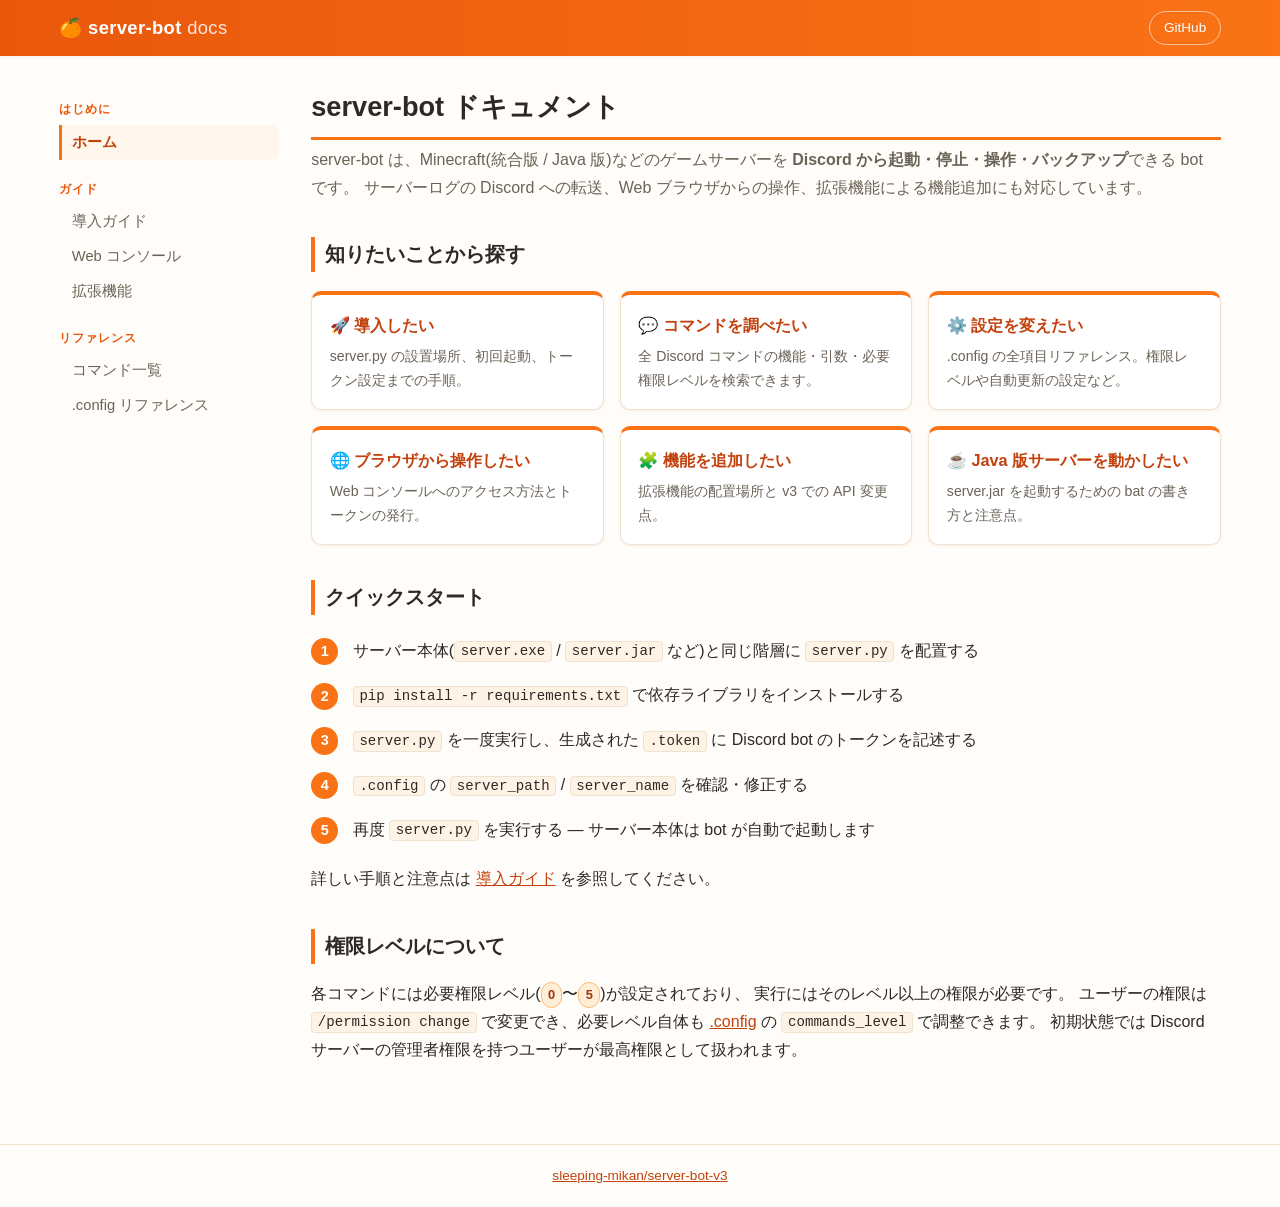
==== index.html @ f3edea4d "ドキュメントサイト初版 (useit.md を再構成) Co-Authored-By: Claude Fable 5 <noreply@anthropic.com>" ====
<!DOCTYPE html>
<html lang="ja">
<head>
<meta charset="utf-8">
<meta name="viewport" content="width=device-width, initial-scale=1">
<title>server-bot ドキュメント</title>
<meta name="description" content="Discord からゲームサーバーを管理する server-bot の公式ドキュメント">
<link rel="stylesheet" href="assets/style.css">
<link rel="icon" href="data:image/svg+xml,<svg xmlns='http://www.w3.org/2000/svg' viewBox='0 0 100 100'><text y='.9em' font-size='90'>🍊</text></svg>">
</head>
<body>

<header class="site-header">
  <div class="inner">
    <a class="logo" href="index.html">🍊 server-bot <span>docs</span></a>
    <a class="gh-link" href="https://github.com/sleeping-mikan/server-bot-v3" target="_blank" rel="noopener">GitHub</a>
  </div>
</header>

<div class="layout">
  <nav class="sidebar">
    <div class="group-title">はじめに</div>
    <a href="index.html" class="active">ホーム</a>
    <div class="group-title">ガイド</div>
    <a href="setup.html">導入ガイド</a>
    <a href="web.html">Web コンソール</a>
    <a href="extensions.html">拡張機能</a>
    <div class="group-title">リファレンス</div>
    <a href="commands.html">コマンド一覧</a>
    <a href="config.html">.config リファレンス</a>
  </nav>

  <main>
    <h1>server-bot ドキュメント</h1>
    <p class="lead">
      server-bot は、Minecraft(統合版 / Java 版)などのゲームサーバーを
      <strong>Discord から起動・停止・操作・バックアップ</strong>できる bot です。
      サーバーログの Discord への転送、Web ブラウザからの操作、拡張機能による機能追加にも対応しています。
    </p>

    <h2 id="find">知りたいことから探す</h2>
    <div class="card-grid">
      <a class="card" href="setup.html">
        <div class="card-title">🚀 導入したい</div>
        <div class="card-desc">server.py の設置場所、初回起動、トークン設定までの手順。</div>
      </a>
      <a class="card" href="commands.html">
        <div class="card-title">💬 コマンドを調べたい</div>
        <div class="card-desc">全 Discord コマンドの機能・引数・必要権限レベルを検索できます。</div>
      </a>
      <a class="card" href="config.html">
        <div class="card-title">⚙️ 設定を変えたい</div>
        <div class="card-desc">.config の全項目リファレンス。権限レベルや自動更新の設定など。</div>
      </a>
      <a class="card" href="web.html">
        <div class="card-title">🌐 ブラウザから操作したい</div>
        <div class="card-desc">Web コンソールへのアクセス方法とトークンの発行。</div>
      </a>
      <a class="card" href="extensions.html">
        <div class="card-title">🧩 機能を追加したい</div>
        <div class="card-desc">拡張機能の配置場所と v3 での API 変更点。</div>
      </a>
      <a class="card" href="setup.html#java">
        <div class="card-title">☕ Java 版サーバーを動かしたい</div>
        <div class="card-desc">server.jar を起動するための bat の書き方と注意点。</div>
      </a>
    </div>

    <h2 id="quickstart">クイックスタート</h2>
    <ol class="steps">
      <li>サーバー本体(<code>server.exe</code> / <code>server.jar</code> など)と同じ階層に <code>server.py</code> を配置する</li>
      <li><code>pip install -r requirements.txt</code> で依存ライブラリをインストールする</li>
      <li><code>server.py</code> を一度実行し、生成された <code>.token</code> に Discord bot のトークンを記述する</li>
      <li><code>.config</code> の <code>server_path</code> / <code>server_name</code> を確認・修正する</li>
      <li>再度 <code>server.py</code> を実行する — サーバー本体は bot が自動で起動します</li>
    </ol>
    <p>詳しい手順と注意点は <a href="setup.html">導入ガイド</a> を参照してください。</p>

    <h2 id="permission">権限レベルについて</h2>
    <p>
      各コマンドには必要権限レベル(<span class="lv">0</span>〜<span class="lv">5</span>)が設定されており、
      実行にはそのレベル以上の権限が必要です。
      ユーザーの権限は <code>/permission change</code> で変更でき、必要レベル自体も
      <a href="config.html">.config</a> の <code>commands_level</code> で調整できます。
      初期状態では Discord サーバーの管理者権限を持つユーザーが最高権限として扱われます。
    </p>
  </main>
</div>

<footer class="site-footer">
  <a href="https://github.com/sleeping-mikan/server-bot-v3" target="_blank" rel="noopener">sleeping-mikan/server-bot-v3</a>
</footer>

</body>
</html>
---- assets/style.css ----
/* server-bot docs — オレンジ基調の共通スタイル */

:root {
  --orange-50:  #fff7ed;
  --orange-100: #ffedd5;
  --orange-200: #fed7aa;
  --orange-300: #fdba74;
  --orange-500: #f97316;
  --orange-600: #ea580c;
  --orange-700: #c2410c;
  --orange-800: #9a3412;

  --bg: #fffdf9;
  --bg-panel: #ffffff;
  --bg-code: #fff3e6;
  --text: #2d2a26;
  --text-sub: #6b6357;
  --border: #f0e2d0;
  --link: var(--orange-700);
  --shadow: 0 1px 3px rgba(154, 52, 18, 0.08);
}

@media (prefers-color-scheme: dark) {
  :root {
    --bg: #1c1815;
    --bg-panel: #262019;
    --bg-code: #2e2620;
    --text: #f2ece3;
    --text-sub: #b3a894;
    --border: #3d332a;
    --link: var(--orange-300);
    --shadow: 0 1px 3px rgba(0, 0, 0, 0.4);
  }
}

* { box-sizing: border-box; }

html { scroll-behavior: smooth; scroll-padding-top: 4.5rem; }

body {
  margin: 0;
  font-family: "Segoe UI", "Hiragino Sans", "Noto Sans JP", Meiryo, sans-serif;
  background: var(--bg);
  color: var(--text);
  line-height: 1.75;
}

/* ---------- header ---------- */
.site-header {
  position: sticky;
  top: 0;
  z-index: 20;
  background: linear-gradient(90deg, var(--orange-600), var(--orange-500));
  color: #fff;
  box-shadow: var(--shadow);
}
.site-header .inner {
  max-width: 1200px;
  margin: 0 auto;
  padding: 0.7rem 1.2rem;
  display: flex;
  align-items: center;
  gap: 0.75rem;
}
.site-header .logo {
  font-size: 1.15rem;
  font-weight: 700;
  color: #fff;
  text-decoration: none;
  letter-spacing: 0.02em;
}
.site-header .logo span { opacity: 0.85; font-weight: 400; }
.site-header .gh-link {
  margin-left: auto;
  color: #fff;
  text-decoration: none;
  font-size: 0.85rem;
  border: 1px solid rgba(255, 255, 255, 0.55);
  border-radius: 999px;
  padding: 0.25rem 0.85rem;
  transition: background 0.15s;
}
.site-header .gh-link:hover { background: rgba(255, 255, 255, 0.15); }

/* ---------- layout ---------- */
.layout {
  max-width: 1200px;
  margin: 0 auto;
  display: flex;
  gap: 2rem;
  padding: 1.5rem 1.2rem 4rem;
}

.sidebar {
  flex: 0 0 220px;
  position: sticky;
  top: 4.2rem;
  align-self: flex-start;
  max-height: calc(100vh - 5rem);
  overflow-y: auto;
  font-size: 0.92rem;
}
.sidebar .group-title {
  font-size: 0.75rem;
  font-weight: 700;
  color: var(--orange-600);
  text-transform: uppercase;
  letter-spacing: 0.08em;
  margin: 1.2rem 0 0.3rem;
}
.sidebar a {
  display: block;
  color: var(--text-sub);
  text-decoration: none;
  padding: 0.28rem 0.6rem;
  border-left: 3px solid transparent;
  border-radius: 0 6px 6px 0;
}
.sidebar a:hover { color: var(--orange-700); background: var(--orange-50); }
.sidebar a.active {
  color: var(--orange-700);
  font-weight: 600;
  border-left-color: var(--orange-500);
  background: var(--orange-50);
}
@media (prefers-color-scheme: dark) {
  .sidebar a:hover, .sidebar a.active { background: rgba(249, 115, 22, 0.12); color: var(--orange-300); }
}

main { flex: 1; min-width: 0; }

/* ---------- typography ---------- */
h1 {
  font-size: 1.7rem;
  margin: 0.2rem 0 0.4rem;
  border-bottom: 3px solid var(--orange-500);
  padding-bottom: 0.35rem;
}
h2 {
  font-size: 1.25rem;
  margin: 2.2rem 0 0.6rem;
  padding-left: 0.6rem;
  border-left: 4px solid var(--orange-500);
}
h3 { font-size: 1.05rem; margin: 1.6rem 0 0.4rem; color: var(--orange-700); }
@media (prefers-color-scheme: dark) { h3 { color: var(--orange-300); } }

p.lead { color: var(--text-sub); margin-top: 0; }

a { color: var(--link); }

code {
  background: var(--bg-code);
  border: 1px solid var(--border);
  border-radius: 4px;
  padding: 0.1em 0.4em;
  font-family: Consolas, "Courier New", monospace;
  font-size: 0.88em;
}
pre {
  background: var(--bg-code);
  border: 1px solid var(--border);
  border-radius: 8px;
  padding: 0.9rem 1.1rem;
  overflow-x: auto;
  line-height: 1.55;
}
pre code { background: none; border: none; padding: 0; }

/* ---------- callouts ---------- */
.note, .warn {
  border-radius: 8px;
  padding: 0.7rem 1rem;
  margin: 1rem 0;
  font-size: 0.94rem;
  border: 1px solid;
}
.note {
  background: var(--orange-50);
  border-color: var(--orange-200);
}
.warn {
  background: #fff1f0;
  border-color: #ffc9c3;
}
@media (prefers-color-scheme: dark) {
  .note { background: rgba(249, 115, 22, 0.1); border-color: rgba(249, 115, 22, 0.35); }
  .warn { background: rgba(244, 63, 94, 0.12); border-color: rgba(244, 63, 94, 0.4); }
}
.note::before { content: "📝 NOTE"; }
.warn::before { content: "⚠️ WARNING"; }
.note::before, .warn::before {
  display: block;
  font-weight: 700;
  font-size: 0.78rem;
  letter-spacing: 0.05em;
  margin-bottom: 0.2rem;
}
.note::before { color: var(--orange-700); }
.warn::before { color: #be123c; }
@media (prefers-color-scheme: dark) {
  .note::before { color: var(--orange-300); }
  .warn::before { color: #fda4af; }
}

/* ---------- tables ---------- */
.table-wrap { overflow-x: auto; margin: 1rem 0; border: 1px solid var(--border); border-radius: 8px; }
table {
  border-collapse: collapse;
  width: 100%;
  font-size: 0.92rem;
  background: var(--bg-panel);
}
th {
  background: var(--orange-500);
  color: #fff;
  text-align: left;
  padding: 0.55rem 0.8rem;
  white-space: nowrap;
}
td {
  padding: 0.55rem 0.8rem;
  border-top: 1px solid var(--border);
  vertical-align: top;
}
tbody tr:nth-child(even) { background: var(--orange-50); }
@media (prefers-color-scheme: dark) {
  tbody tr:nth-child(even) { background: rgba(249, 115, 22, 0.06); }
}

/* ---------- search box ---------- */
.filter-box {
  width: 100%;
  padding: 0.6rem 0.9rem;
  font-size: 1rem;
  border: 2px solid var(--orange-300);
  border-radius: 8px;
  background: var(--bg-panel);
  color: var(--text);
  margin: 0.8rem 0 0.4rem;
}
.filter-box:focus { outline: none; border-color: var(--orange-500); }
.filter-count { font-size: 0.85rem; color: var(--text-sub); margin: 0 0 0.6rem; }

/* ---------- cards (index) ---------- */
.card-grid {
  display: grid;
  grid-template-columns: repeat(auto-fill, minmax(240px, 1fr));
  gap: 1rem;
  margin: 1.2rem 0;
}
.card {
  display: block;
  background: var(--bg-panel);
  border: 1px solid var(--border);
  border-top: 4px solid var(--orange-500);
  border-radius: 10px;
  padding: 1rem 1.1rem;
  text-decoration: none;
  color: var(--text);
  box-shadow: var(--shadow);
  transition: transform 0.12s, box-shadow 0.12s;
}
.card:hover {
  transform: translateY(-2px);
  box-shadow: 0 4px 14px rgba(234, 88, 12, 0.18);
}
.card .card-title {
  font-weight: 700;
  color: var(--orange-700);
  margin-bottom: 0.25rem;
  font-size: 1.02rem;
}
@media (prefers-color-scheme: dark) { .card .card-title { color: var(--orange-300); } }
.card .card-desc { font-size: 0.88rem; color: var(--text-sub); }

/* ---------- steps (index quick start) ---------- */
.steps { counter-reset: step; list-style: none; padding: 0; margin: 1rem 0; }
.steps li {
  counter-increment: step;
  position: relative;
  padding: 0.35rem 0 0.35rem 2.6rem;
  margin: 0.35rem 0;
}
.steps li::before {
  content: counter(step);
  position: absolute;
  left: 0;
  top: 0.42rem;
  width: 1.7rem;
  height: 1.7rem;
  border-radius: 50%;
  background: var(--orange-500);
  color: #fff;
  font-weight: 700;
  font-size: 0.9rem;
  display: flex;
  align-items: center;
  justify-content: center;
}

/* ---------- badges ---------- */
.lv {
  display: inline-block;
  min-width: 1.6em;
  text-align: center;
  border-radius: 999px;
  font-size: 0.8rem;
  font-weight: 700;
  padding: 0.05em 0.5em;
  background: var(--orange-100);
  color: var(--orange-800);
  border: 1px solid var(--orange-300);
  white-space: nowrap;
}
@media (prefers-color-scheme: dark) {
  .lv { background: rgba(249, 115, 22, 0.15); color: var(--orange-300); border-color: rgba(249, 115, 22, 0.4); }
}

/* ---------- footer ---------- */
.site-footer {
  border-top: 1px solid var(--border);
  color: var(--text-sub);
  font-size: 0.85rem;
  text-align: center;
  padding: 1.2rem;
}
.site-footer a { color: var(--link); }

/* ---------- mobile ---------- */
@media (max-width: 840px) {
  .layout { flex-direction: column; gap: 0.5rem; }
  .sidebar {
    position: static;
    max-height: none;
    flex-basis: auto;
    display: flex;
    flex-wrap: wrap;
    gap: 0.2rem 0.6rem;
    border-bottom: 1px solid var(--border);
    padding-bottom: 0.6rem;
  }
  .sidebar .group-title { display: none; }
  .sidebar a { border-left: none; border-radius: 999px; padding: 0.2rem 0.7rem; border: 1px solid var(--border); }
  .sidebar a.active { border-color: var(--orange-500); }
}
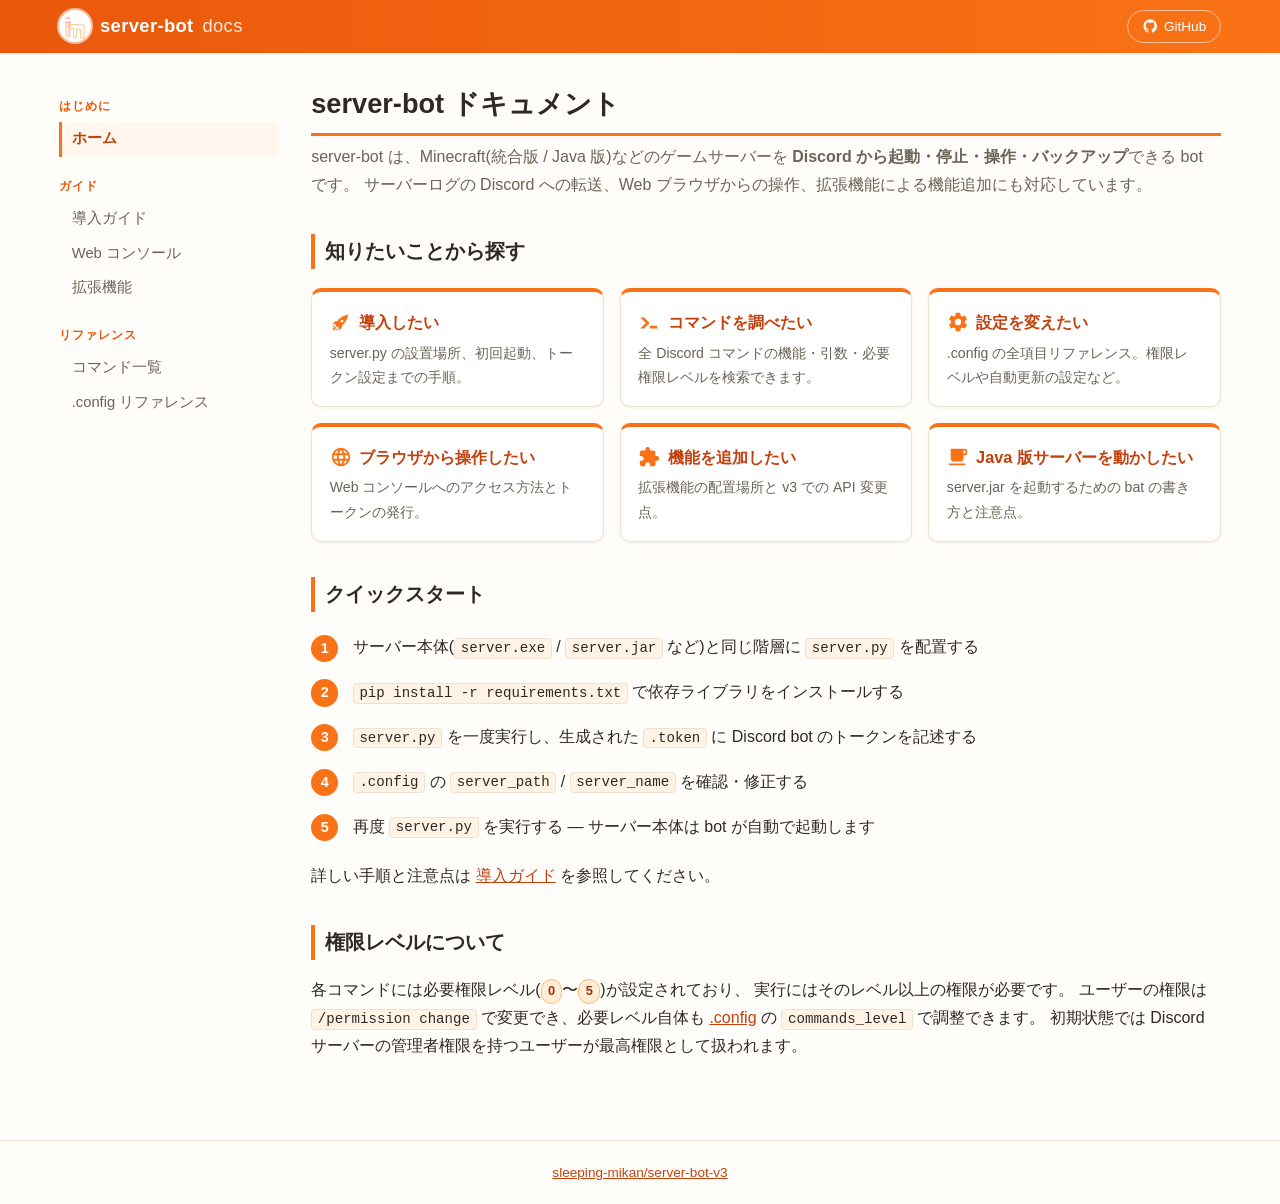
==== commit 699d474b: "アイコンを mi-2026 に変更し、絵文字を MDI アイコンに置換 (ライトモード固定) Co-Authored-By: Claude Fable 5 <noreply@anthropic.com" ====
--- a/index.html
+++ b/index.html
@@ -1,95 +1,95 @@
-<!DOCTYPE html>
-<html lang="ja">
-<head>
-<meta charset="utf-8">
-<meta name="viewport" content="width=device-width, initial-scale=1">
-<title>server-bot ドキュメント</title>
-<meta name="description" content="Discord からゲームサーバーを管理する server-bot の公式ドキュメント">
-<link rel="stylesheet" href="assets/style.css">
-<link rel="icon" href="data:image/svg+xml,<svg xmlns='http://www.w3.org/2000/svg' viewBox='0 0 100 100'><text y='.9em' font-size='90'>🍊</text></svg>">
-</head>
-<body>
-
-<header class="site-header">
-  <div class="inner">
-    <a class="logo" href="index.html">🍊 server-bot <span>docs</span></a>
-    <a class="gh-link" href="https://github.com/sleeping-mikan/server-bot-v3" target="_blank" rel="noopener">GitHub</a>
-  </div>
-</header>
-
-<div class="layout">
-  <nav class="sidebar">
-    <div class="group-title">はじめに</div>
-    <a href="index.html" class="active">ホーム</a>
-    <div class="group-title">ガイド</div>
-    <a href="setup.html">導入ガイド</a>
-    <a href="web.html">Web コンソール</a>
-    <a href="extensions.html">拡張機能</a>
-    <div class="group-title">リファレンス</div>
-    <a href="commands.html">コマンド一覧</a>
-    <a href="config.html">.config リファレンス</a>
-  </nav>
-
-  <main>
-    <h1>server-bot ドキュメント</h1>
-    <p class="lead">
-      server-bot は、Minecraft(統合版 / Java 版)などのゲームサーバーを
-      <strong>Discord から起動・停止・操作・バックアップ</strong>できる bot です。
-      サーバーログの Discord への転送、Web ブラウザからの操作、拡張機能による機能追加にも対応しています。
-    </p>
-
-    <h2 id="find">知りたいことから探す</h2>
-    <div class="card-grid">
-      <a class="card" href="setup.html">
-        <div class="card-title">🚀 導入したい</div>
-        <div class="card-desc">server.py の設置場所、初回起動、トークン設定までの手順。</div>
-      </a>
-      <a class="card" href="commands.html">
-        <div class="card-title">💬 コマンドを調べたい</div>
-        <div class="card-desc">全 Discord コマンドの機能・引数・必要権限レベルを検索できます。</div>
-      </a>
-      <a class="card" href="config.html">
-        <div class="card-title">⚙️ 設定を変えたい</div>
-        <div class="card-desc">.config の全項目リファレンス。権限レベルや自動更新の設定など。</div>
-      </a>
-      <a class="card" href="web.html">
-        <div class="card-title">🌐 ブラウザから操作したい</div>
-        <div class="card-desc">Web コンソールへのアクセス方法とトークンの発行。</div>
-      </a>
-      <a class="card" href="extensions.html">
-        <div class="card-title">🧩 機能を追加したい</div>
-        <div class="card-desc">拡張機能の配置場所と v3 での API 変更点。</div>
-      </a>
-      <a class="card" href="setup.html#java">
-        <div class="card-title">☕ Java 版サーバーを動かしたい</div>
-        <div class="card-desc">server.jar を起動するための bat の書き方と注意点。</div>
-      </a>
-    </div>
-
-    <h2 id="quickstart">クイックスタート</h2>
-    <ol class="steps">
-      <li>サーバー本体(<code>server.exe</code> / <code>server.jar</code> など)と同じ階層に <code>server.py</code> を配置する</li>
-      <li><code>pip install -r requirements.txt</code> で依存ライブラリをインストールする</li>
-      <li><code>server.py</code> を一度実行し、生成された <code>.token</code> に Discord bot のトークンを記述する</li>
-      <li><code>.config</code> の <code>server_path</code> / <code>server_name</code> を確認・修正する</li>
-      <li>再度 <code>server.py</code> を実行する — サーバー本体は bot が自動で起動します</li>
-    </ol>
-    <p>詳しい手順と注意点は <a href="setup.html">導入ガイド</a> を参照してください。</p>
-
-    <h2 id="permission">権限レベルについて</h2>
-    <p>
-      各コマンドには必要権限レベル(<span class="lv">0</span>〜<span class="lv">5</span>)が設定されており、
-      実行にはそのレベル以上の権限が必要です。
-      ユーザーの権限は <code>/permission change</code> で変更でき、必要レベル自体も
-      <a href="config.html">.config</a> の <code>commands_level</code> で調整できます。
-      初期状態では Discord サーバーの管理者権限を持つユーザーが最高権限として扱われます。
-    </p>
-  </main>
-</div>
-
-<footer class="site-footer">
-  <a href="https://github.com/sleeping-mikan/server-bot-v3" target="_blank" rel="noopener">sleeping-mikan/server-bot-v3</a>
-</footer>
-
-</body>
-</html>
+<!DOCTYPE html>
+<html lang="ja">
+<head>
+<meta charset="utf-8">
+<meta name="viewport" content="width=device-width, initial-scale=1">
+<title>server-bot ドキュメント</title>
+<meta name="description" content="Discord からゲームサーバーを管理する server-bot の公式ドキュメント">
+<link rel="stylesheet" href="assets/style.css">
+<link rel="icon" type="image/png" href="assets/icon.png">
+</head>
+<body>
+
+<header class="site-header">
+  <div class="inner">
+    <a class="logo" href="index.html"><img src="assets/icon.png" alt="">server-bot <span>docs</span></a>
+    <a class="gh-link" href="https://github.com/sleeping-mikan/server-bot-v3" target="_blank" rel="noopener"><svg class="mdi" viewBox="0 0 24 24"><path d="M12,2A10,10 0 0,0 2,12C2,16.42 4.87,20.17 8.84,21.5C9.34,21.58 9.5,21.27 9.5,21C9.5,20.77 9.5,20.14 9.5,19.31C6.73,19.91 6.14,17.97 6.14,17.97C5.68,16.81 5.03,16.5 5.03,16.5C4.12,15.88 5.1,15.9 5.1,15.9C6.1,15.97 6.63,16.93 6.63,16.93C7.5,18.45 8.97,18 9.54,17.76C9.63,17.11 9.89,16.67 10.17,16.42C7.95,16.17 5.62,15.31 5.62,11.5C5.62,10.39 6,9.5 6.65,8.79C6.55,8.54 6.2,7.5 6.75,6.15C6.75,6.15 7.59,5.88 9.5,7.17C10.29,6.95 11.15,6.84 12,6.84C12.85,6.84 13.71,6.95 14.5,7.17C16.41,5.88 17.25,6.15 17.25,6.15C17.8,7.5 17.45,8.54 17.35,8.79C18,9.5 18.38,10.39 18.38,11.5C18.38,15.32 16.04,16.16 13.81,16.41C14.17,16.72 14.5,17.33 14.5,18.26C14.5,19.6 14.5,20.68 14.5,21C14.5,21.27 14.66,21.59 15.17,21.5C19.14,20.16 22,16.42 22,12A10,10 0 0,0 12,2Z"/></svg>GitHub</a>
+  </div>
+</header>
+
+<div class="layout">
+  <nav class="sidebar">
+    <div class="group-title">はじめに</div>
+    <a href="index.html" class="active">ホーム</a>
+    <div class="group-title">ガイド</div>
+    <a href="setup.html">導入ガイド</a>
+    <a href="web.html">Web コンソール</a>
+    <a href="extensions.html">拡張機能</a>
+    <div class="group-title">リファレンス</div>
+    <a href="commands.html">コマンド一覧</a>
+    <a href="config.html">.config リファレンス</a>
+  </nav>
+
+  <main>
+    <h1>server-bot ドキュメント</h1>
+    <p class="lead">
+      server-bot は、Minecraft(統合版 / Java 版)などのゲームサーバーを
+      <strong>Discord から起動・停止・操作・バックアップ</strong>できる bot です。
+      サーバーログの Discord への転送、Web ブラウザからの操作、拡張機能による機能追加にも対応しています。
+    </p>
+
+    <h2 id="find">知りたいことから探す</h2>
+    <div class="card-grid">
+      <a class="card" href="setup.html">
+        <div class="card-title"><svg class="mdi" viewBox="0 0 24 24"><path d="M2.81,14.12L5.64,11.29L8.17,10.79C11.39,6.41 17.55,4.22 19.78,4.22C19.78,6.45 17.59,12.61 13.21,15.83L12.71,18.36L9.88,21.19L9.17,17.66C7.76,17.66 7.76,17.66 7.05,16.95C6.34,16.24 6.34,16.24 6.34,14.83L2.81,14.12M5.64,16.95L7.05,18.36L4.39,21.03H2.97V19.61L5.64,16.95M4.22,15.54L5.46,15.71L3,18.16V16.74L4.22,15.54M8.29,18.54L8.46,19.78L7.26,21H5.84L8.29,18.54M13,9.5A1.5,1.5 0 0,0 11.5,11A1.5,1.5 0 0,0 13,12.5A1.5,1.5 0 0,0 14.5,11A1.5,1.5 0 0,0 13,9.5Z"/></svg>導入したい</div>
+        <div class="card-desc">server.py の設置場所、初回起動、トークン設定までの手順。</div>
+      </a>
+      <a class="card" href="commands.html">
+        <div class="card-title"><svg class="mdi" viewBox="0 0 24 24"><path d="M13,19V16H21V19H13M8.5,13L2.47,7H6.71L11.67,11.95C12.25,12.54 12.25,13.5 11.67,14.07L6.74,19H2.5L8.5,13Z"/></svg>コマンドを調べたい</div>
+        <div class="card-desc">全 Discord コマンドの機能・引数・必要権限レベルを検索できます。</div>
+      </a>
+      <a class="card" href="config.html">
+        <div class="card-title"><svg class="mdi" viewBox="0 0 24 24"><path d="M12,15.5A3.5,3.5 0 0,1 8.5,12A3.5,3.5 0 0,1 12,8.5A3.5,3.5 0 0,1 15.5,12A3.5,3.5 0 0,1 12,15.5M19.43,12.97C19.47,12.65 19.5,12.33 19.5,12C19.5,11.67 19.47,11.34 19.43,11L21.54,9.37C21.73,9.22 21.78,8.95 21.66,8.73L19.66,5.27C19.54,5.05 19.27,4.96 19.05,5.05L16.56,6.05C16.04,5.66 15.5,5.32 14.87,5.07L14.5,2.42C14.46,2.18 14.25,2 14,2H10C9.75,2 9.54,2.18 9.5,2.42L9.13,5.07C8.5,5.32 7.96,5.66 7.44,6.05L4.95,5.05C4.73,4.96 4.46,5.05 4.34,5.27L2.34,8.73C2.21,8.95 2.27,9.22 2.46,9.37L4.57,11C4.53,11.34 4.5,11.67 4.5,12C4.5,12.33 4.53,12.65 4.57,12.97L2.46,14.63C2.27,14.78 2.21,15.05 2.34,15.27L4.34,18.73C4.46,18.95 4.73,19.03 4.95,18.95L7.44,17.94C7.96,18.34 8.5,18.68 9.13,18.93L9.5,21.58C9.54,21.82 9.75,22 10,22H14C14.25,22 14.46,21.82 14.5,21.58L14.87,18.93C15.5,18.67 16.04,18.34 16.56,17.94L19.05,18.95C19.27,19.03 19.54,18.95 19.66,18.73L21.66,15.27C21.78,15.05 21.73,14.78 21.54,14.63L19.43,12.97Z"/></svg>設定を変えたい</div>
+        <div class="card-desc">.config の全項目リファレンス。権限レベルや自動更新の設定など。</div>
+      </a>
+      <a class="card" href="web.html">
+        <div class="card-title"><svg class="mdi" viewBox="0 0 24 24"><path d="M16.36,14C16.44,13.34 16.5,12.68 16.5,12C16.5,11.32 16.44,10.66 16.36,10H19.74C19.9,10.64 20,11.31 20,12C20,12.69 19.9,13.36 19.74,14M14.59,19.56C15.19,18.45 15.65,17.25 15.97,16H18.92C17.96,17.65 16.43,18.93 14.59,19.56M14.34,14H9.66C9.56,13.34 9.5,12.68 9.5,12C9.5,11.32 9.56,10.65 9.66,10H14.34C14.43,10.65 14.5,11.32 14.5,12C14.5,12.68 14.43,13.34 14.34,14M12,19.96C11.17,18.76 10.5,17.43 10.09,16H13.91C13.5,17.43 12.83,18.76 12,19.96M8,8H5.08C6.03,6.34 7.57,5.06 9.4,4.44C8.8,5.55 8.35,6.75 8,8M5.08,16H8C8.35,17.25 8.8,18.45 9.4,19.56C7.57,18.93 6.03,17.65 5.08,16M4.26,14C4.1,13.36 4,12.69 4,12C4,11.31 4.1,10.64 4.26,10H7.64C7.56,10.66 7.5,11.32 7.5,12C7.5,12.68 7.56,13.34 7.64,14M12,4.03C12.83,5.23 13.5,6.57 13.91,8H10.09C10.5,6.57 11.17,5.23 12,4.03M18.92,8H15.97C15.65,6.75 15.19,5.55 14.59,4.44C16.43,5.07 17.96,6.34 18.92,8M12,2C6.47,2 2,6.5 2,12A10,10 0 0,0 12,22A10,10 0 0,0 22,12A10,10 0 0,0 12,2Z"/></svg>ブラウザから操作したい</div>
+        <div class="card-desc">Web コンソールへのアクセス方法とトークンの発行。</div>
+      </a>
+      <a class="card" href="extensions.html">
+        <div class="card-title"><svg class="mdi" viewBox="0 0 24 24"><path d="M20.5,11H19V7C19,5.89 18.1,5 17,5H13V3.5A2.5,2.5 0 0,0 10.5,1A2.5,2.5 0 0,0 8,3.5V5H4A2,2 0 0,0 2,7V10.8H3.5C5,10.8 6.2,12 6.2,13.5C6.2,15 5,16.2 3.5,16.2H2V20A2,2 0 0,0 4,22H7.8V20.5C7.8,19 9,17.8 10.5,17.8C12,17.8 13.2,19 13.2,20.5V22H17A2,2 0 0,0 19,20V16H20.5A2.5,2.5 0 0,0 23,13.5A2.5,2.5 0 0,0 20.5,11Z"/></svg>機能を追加したい</div>
+        <div class="card-desc">拡張機能の配置場所と v3 での API 変更点。</div>
+      </a>
+      <a class="card" href="setup.html#java">
+        <div class="card-title"><svg class="mdi" viewBox="0 0 24 24"><path d="M2,21H20V19H2M20,8H18V5H20M20,3H4V13A4,4 0 0,0 8,17H14A4,4 0 0,0 18,13V10H20A2,2 0 0,0 22,8V5C22,3.89 21.1,3 20,3Z"/></svg>Java 版サーバーを動かしたい</div>
+        <div class="card-desc">server.jar を起動するための bat の書き方と注意点。</div>
+      </a>
+    </div>
+
+    <h2 id="quickstart">クイックスタート</h2>
+    <ol class="steps">
+      <li>サーバー本体(<code>server.exe</code> / <code>server.jar</code> など)と同じ階層に <code>server.py</code> を配置する</li>
+      <li><code>pip install -r requirements.txt</code> で依存ライブラリをインストールする</li>
+      <li><code>server.py</code> を一度実行し、生成された <code>.token</code> に Discord bot のトークンを記述する</li>
+      <li><code>.config</code> の <code>server_path</code> / <code>server_name</code> を確認・修正する</li>
+      <li>再度 <code>server.py</code> を実行する — サーバー本体は bot が自動で起動します</li>
+    </ol>
+    <p>詳しい手順と注意点は <a href="setup.html">導入ガイド</a> を参照してください。</p>
+
+    <h2 id="permission">権限レベルについて</h2>
+    <p>
+      各コマンドには必要権限レベル(<span class="lv">0</span>〜<span class="lv">5</span>)が設定されており、
+      実行にはそのレベル以上の権限が必要です。
+      ユーザーの権限は <code>/permission change</code> で変更でき、必要レベル自体も
+      <a href="config.html">.config</a> の <code>commands_level</code> で調整できます。
+      初期状態では Discord サーバーの管理者権限を持つユーザーが最高権限として扱われます。
+    </p>
+  </main>
+</div>
+
+<footer class="site-footer">
+  <a href="https://github.com/sleeping-mikan/server-bot-v3" target="_blank" rel="noopener">sleeping-mikan/server-bot-v3</a>
+</footer>
+
+</body>
+</html>
--- a/assets/style.css
+++ b/assets/style.css
@@ -1,4 +1,4 @@
-/* server-bot docs — オレンジ基調の共通スタイル */
+/* server-bot docs — オレンジ基調(ライトモード)の共通スタイル */
 
 :root {
   --orange-50:  #fff7ed;
@@ -20,19 +20,6 @@
   --shadow: 0 1px 3px rgba(154, 52, 18, 0.08);
 }
 
-@media (prefers-color-scheme: dark) {
-  :root {
-    --bg: #1c1815;
-    --bg-panel: #262019;
-    --bg-code: #2e2620;
-    --text: #f2ece3;
-    --text-sub: #b3a894;
-    --border: #3d332a;
-    --link: var(--orange-300);
-    --shadow: 0 1px 3px rgba(0, 0, 0, 0.4);
-  }
-}
-
 * { box-sizing: border-box; }
 
 html { scroll-behavior: smooth; scroll-padding-top: 4.5rem; }
@@ -45,6 +32,15 @@
   line-height: 1.75;
 }
 
+/* ---------- mdi inline icons ---------- */
+.mdi {
+  width: 1.2em;
+  height: 1.2em;
+  vertical-align: -0.24em;
+  fill: currentColor;
+  flex-shrink: 0;
+}
+
 /* ---------- header ---------- */
 .site-header {
   position: sticky;
@@ -57,21 +53,34 @@
 .site-header .inner {
   max-width: 1200px;
   margin: 0 auto;
-  padding: 0.7rem 1.2rem;
+  padding: 0.6rem 1.2rem;
   display: flex;
   align-items: center;
   gap: 0.75rem;
 }
 .site-header .logo {
+  display: flex;
+  align-items: center;
+  gap: 0.55rem;
   font-size: 1.15rem;
   font-weight: 700;
   color: #fff;
   text-decoration: none;
   letter-spacing: 0.02em;
+}
+.site-header .logo img {
+  width: 2rem;
+  height: 2rem;
+  border-radius: 50%;
+  background: #fff;
+  box-shadow: 0 0 0 2px rgba(255, 255, 255, 0.6);
 }
 .site-header .logo span { opacity: 0.85; font-weight: 400; }
 .site-header .gh-link {
   margin-left: auto;
+  display: inline-flex;
+  align-items: center;
+  gap: 0.35rem;
   color: #fff;
   text-decoration: none;
   font-size: 0.85rem;
@@ -123,9 +132,6 @@
   border-left-color: var(--orange-500);
   background: var(--orange-50);
 }
-@media (prefers-color-scheme: dark) {
-  .sidebar a:hover, .sidebar a.active { background: rgba(249, 115, 22, 0.12); color: var(--orange-300); }
-}
 
 main { flex: 1; min-width: 0; }
 
@@ -143,7 +149,6 @@
   border-left: 4px solid var(--orange-500);
 }
 h3 { font-size: 1.05rem; margin: 1.6rem 0 0.4rem; color: var(--orange-700); }
-@media (prefers-color-scheme: dark) { h3 { color: var(--orange-300); } }
 
 p.lead { color: var(--text-sub); margin-top: 0; }
 
@@ -183,24 +188,28 @@
   background: #fff1f0;
   border-color: #ffc9c3;
 }
-@media (prefers-color-scheme: dark) {
-  .note { background: rgba(249, 115, 22, 0.1); border-color: rgba(249, 115, 22, 0.35); }
-  .warn { background: rgba(244, 63, 94, 0.12); border-color: rgba(244, 63, 94, 0.4); }
-}
-.note::before { content: "📝 NOTE"; }
-.warn::before { content: "⚠️ WARNING"; }
 .note::before, .warn::before {
   display: block;
   font-weight: 700;
   font-size: 0.78rem;
   letter-spacing: 0.05em;
   margin-bottom: 0.2rem;
-}
-.note::before { color: var(--orange-700); }
-.warn::before { color: #be123c; }
-@media (prefers-color-scheme: dark) {
-  .note::before { color: var(--orange-300); }
-  .warn::before { color: #fda4af; }
+  padding-left: 1.45rem;
+  background-repeat: no-repeat;
+  background-position: left center;
+  background-size: 1.05rem 1.05rem;
+}
+/* mdi-information-outline */
+.note::before {
+  content: "NOTE";
+  color: var(--orange-700);
+  background-image: url("data:image/svg+xml,%3Csvg xmlns='http://www.w3.org/2000/svg' viewBox='0 0 24 24'%3E%3Cpath fill='%23c2410c' d='M11,9H13V7H11M12,20C7.59,20 4,16.41 4,12C4,7.59 7.59,4 12,4C16.41,4 20,7.59 20,12C20,16.41 16.41,20 12,20M12,2A10,10 0 0,0 2,12A10,10 0 0,0 12,22A10,10 0 0,0 22,12A10,10 0 0,0 12,2M11,17H13V11H11V17Z'/%3E%3C/svg%3E");
+}
+/* mdi-alert-outline */
+.warn::before {
+  content: "WARNING";
+  color: #be123c;
+  background-image: url("data:image/svg+xml,%3Csvg xmlns='http://www.w3.org/2000/svg' viewBox='0 0 24 24'%3E%3Cpath fill='%23be123c' d='M12,2L1,21H23M12,6L19.53,19H4.47M11,10V14H13V10M11,16V18H13V16'/%3E%3C/svg%3E");
 }
 
 /* ---------- tables ---------- */
@@ -224,20 +233,27 @@
   vertical-align: top;
 }
 tbody tr:nth-child(even) { background: var(--orange-50); }
-@media (prefers-color-scheme: dark) {
-  tbody tr:nth-child(even) { background: rgba(249, 115, 22, 0.06); }
-}
 
 /* ---------- search box ---------- */
+.search-wrap { position: relative; margin: 0.8rem 0 0.4rem; }
+.search-wrap .mdi {
+  position: absolute;
+  left: 0.8rem;
+  top: 50%;
+  transform: translateY(-50%);
+  width: 1.15rem;
+  height: 1.15rem;
+  color: var(--orange-600);
+  pointer-events: none;
+}
 .filter-box {
   width: 100%;
-  padding: 0.6rem 0.9rem;
+  padding: 0.6rem 0.9rem 0.6rem 2.5rem;
   font-size: 1rem;
   border: 2px solid var(--orange-300);
   border-radius: 8px;
   background: var(--bg-panel);
   color: var(--text);
-  margin: 0.8rem 0 0.4rem;
 }
 .filter-box:focus { outline: none; border-color: var(--orange-500); }
 .filter-count { font-size: 0.85rem; color: var(--text-sub); margin: 0 0 0.6rem; }
@@ -266,12 +282,15 @@
   box-shadow: 0 4px 14px rgba(234, 88, 12, 0.18);
 }
 .card .card-title {
+  display: flex;
+  align-items: center;
+  gap: 0.45rem;
   font-weight: 700;
   color: var(--orange-700);
   margin-bottom: 0.25rem;
   font-size: 1.02rem;
 }
-@media (prefers-color-scheme: dark) { .card .card-title { color: var(--orange-300); } }
+.card .card-title .mdi { width: 1.35em; height: 1.35em; color: var(--orange-500); }
 .card .card-desc { font-size: 0.88rem; color: var(--text-sub); }
 
 /* ---------- steps (index quick start) ---------- */
@@ -312,9 +331,6 @@
   color: var(--orange-800);
   border: 1px solid var(--orange-300);
   white-space: nowrap;
-}
-@media (prefers-color-scheme: dark) {
-  .lv { background: rgba(249, 115, 22, 0.15); color: var(--orange-300); border-color: rgba(249, 115, 22, 0.4); }
 }
 
 /* ---------- footer ---------- */
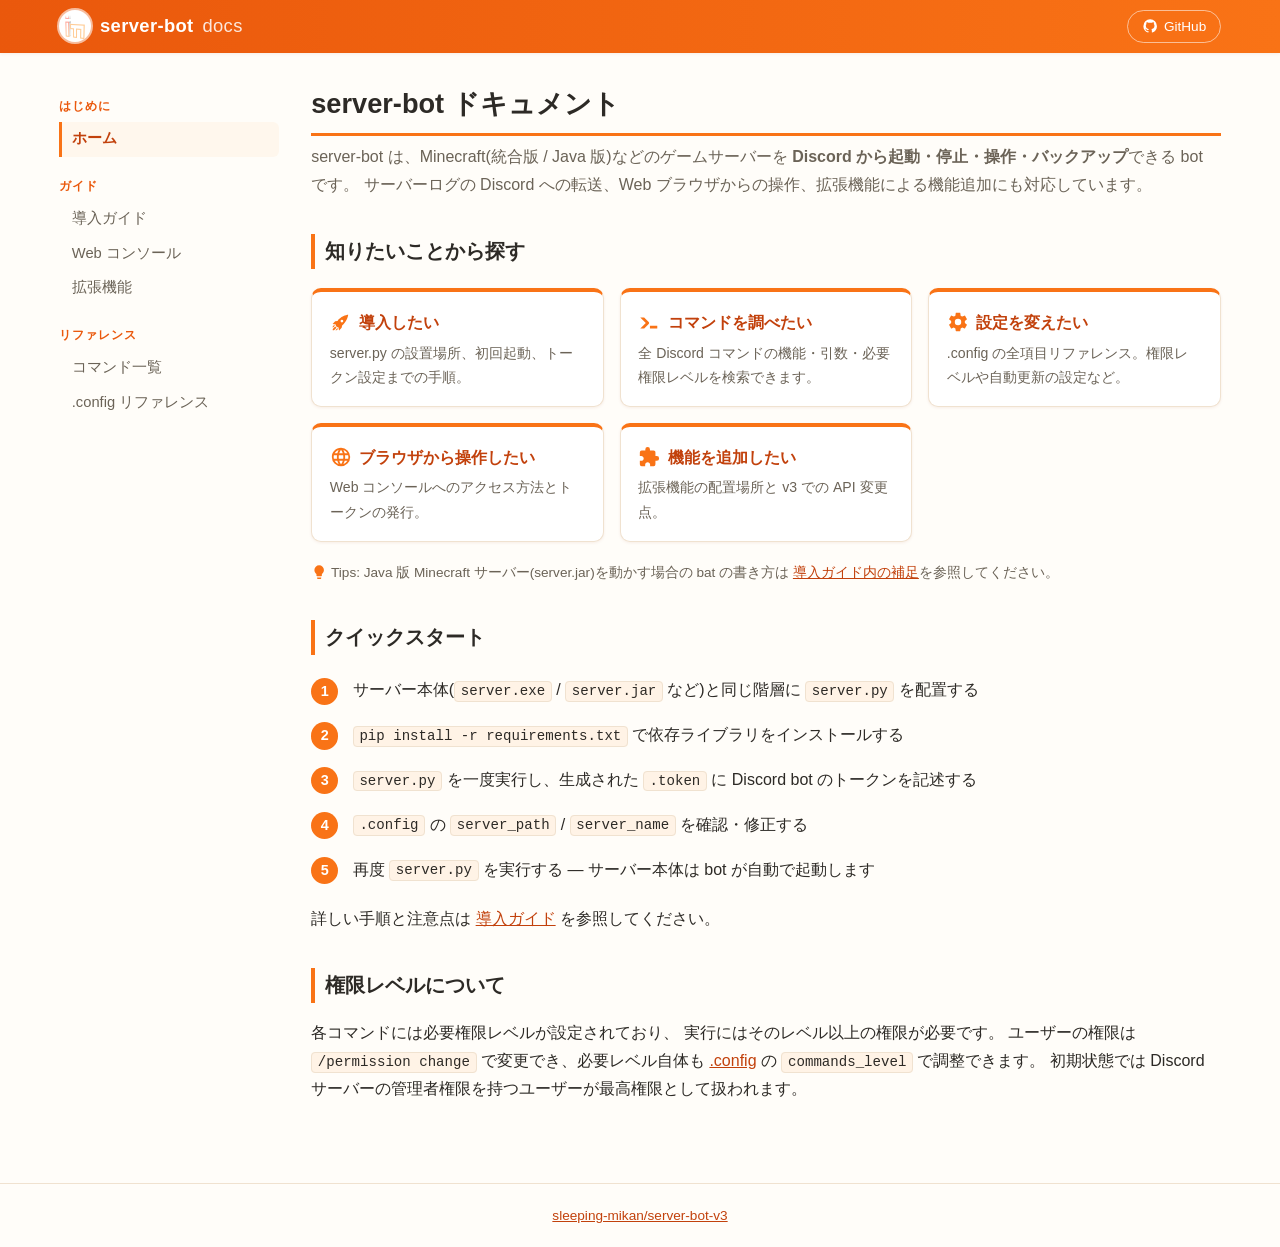
==== commit 3799851c: "Java 版の説明を補足 Tips に格下げ、権限レベルの範囲表記を削除 Co-Authored-By: Claude Fable 5 <noreply@anthropic.com>" ====
--- a/index.html
+++ b/index.html
@@ -60,11 +60,12 @@
         <div class="card-title"><svg class="mdi" viewBox="0 0 24 24"><path d="M20.5,11H19V7C19,5.89 18.1,5 17,5H13V3.5A2.5,2.5 0 0,0 10.5,1A2.5,2.5 0 0,0 8,3.5V5H4A2,2 0 0,0 2,7V10.8H3.5C5,10.8 6.2,12 6.2,13.5C6.2,15 5,16.2 3.5,16.2H2V20A2,2 0 0,0 4,22H7.8V20.5C7.8,19 9,17.8 10.5,17.8C12,17.8 13.2,19 13.2,20.5V22H17A2,2 0 0,0 19,20V16H20.5A2.5,2.5 0 0,0 23,13.5A2.5,2.5 0 0,0 20.5,11Z"/></svg>機能を追加したい</div>
         <div class="card-desc">拡張機能の配置場所と v3 での API 変更点。</div>
       </a>
-      <a class="card" href="setup.html#java">
-        <div class="card-title"><svg class="mdi" viewBox="0 0 24 24"><path d="M2,21H20V19H2M20,8H18V5H20M20,3H4V13A4,4 0 0,0 8,17H14A4,4 0 0,0 18,13V10H20A2,2 0 0,0 22,8V5C22,3.89 21.1,3 20,3Z"/></svg>Java 版サーバーを動かしたい</div>
-        <div class="card-desc">server.jar を起動するための bat の書き方と注意点。</div>
-      </a>
     </div>
+    <p class="tips">
+      <svg class="mdi" viewBox="0 0 24 24"><path d="M12,2A7,7 0 0,0 5,9C5,11.38 6.19,13.47 8,14.74V17A1,1 0 0,0 9,18H15A1,1 0 0,0 16,17V14.74C17.81,13.47 19,11.38 19,9A7,7 0 0,0 12,2M9,21A1,1 0 0,0 10,22H14A1,1 0 0,0 15,21V20H9V21Z"/></svg>
+      Tips: Java 版 Minecraft サーバー(server.jar)を動かす場合の bat の書き方は
+      <a href="setup.html#java">導入ガイド内の補足</a>を参照してください。
+    </p>
 
     <h2 id="quickstart">クイックスタート</h2>
     <ol class="steps">
@@ -78,7 +79,7 @@
 
     <h2 id="permission">権限レベルについて</h2>
     <p>
-      各コマンドには必要権限レベル(<span class="lv">0</span>〜<span class="lv">5</span>)が設定されており、
+      各コマンドには必要権限レベルが設定されており、
       実行にはそのレベル以上の権限が必要です。
       ユーザーの権限は <code>/permission change</code> で変更でき、必要レベル自体も
       <a href="config.html">.config</a> の <code>commands_level</code> で調整できます。
--- a/assets/style.css
+++ b/assets/style.css
@@ -292,6 +292,14 @@
 }
 .card .card-title .mdi { width: 1.35em; height: 1.35em; color: var(--orange-500); }
 .card .card-desc { font-size: 0.88rem; color: var(--text-sub); }
+
+/* ---------- tips ---------- */
+.tips {
+  font-size: 0.85rem;
+  color: var(--text-sub);
+  margin: 0.2rem 0 1rem;
+}
+.tips .mdi { color: var(--orange-500); }
 
 /* ---------- steps (index quick start) ---------- */
 .steps { counter-reset: step; list-style: none; padding: 0; margin: 1rem 0; }
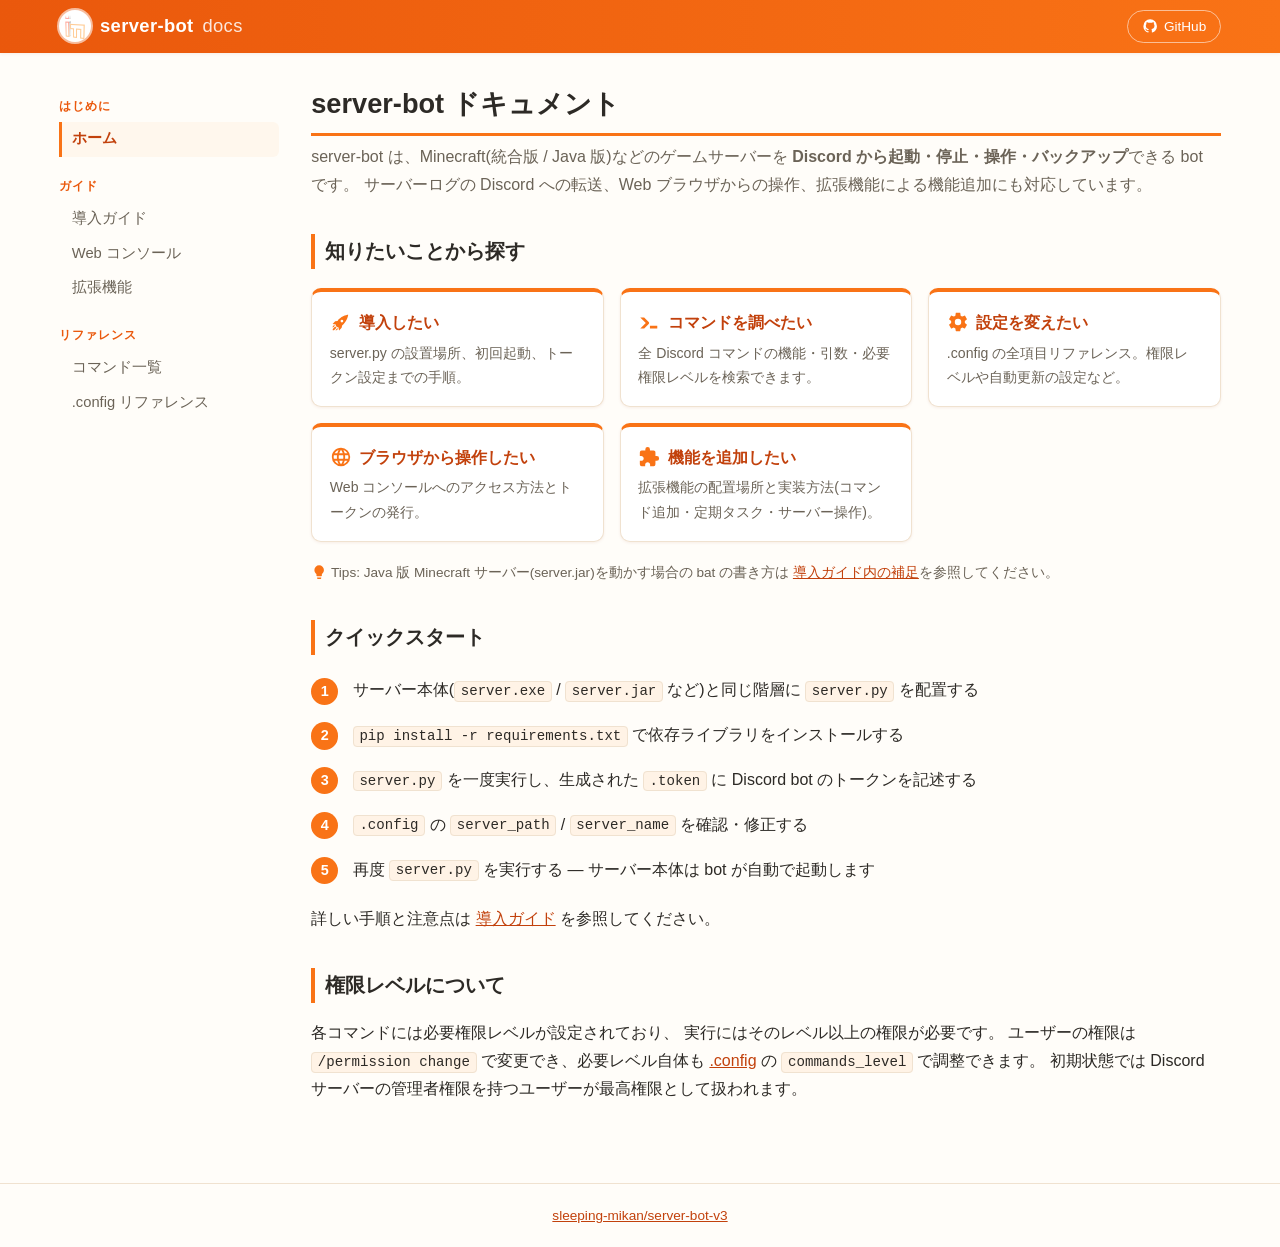
==== commit a433fa17: "拡張機能の実装仕様を v3 の実装に基づいて新規作成 Co-Authored-By: Claude Fable 5 <noreply@anthropic.com>" ====
--- a/index.html
+++ b/index.html
@@ -58,7 +58,7 @@
       </a>
       <a class="card" href="extensions.html">
         <div class="card-title"><svg class="mdi" viewBox="0 0 24 24"><path d="M20.5,11H19V7C19,5.89 18.1,5 17,5H13V3.5A2.5,2.5 0 0,0 10.5,1A2.5,2.5 0 0,0 8,3.5V5H4A2,2 0 0,0 2,7V10.8H3.5C5,10.8 6.2,12 6.2,13.5C6.2,15 5,16.2 3.5,16.2H2V20A2,2 0 0,0 4,22H7.8V20.5C7.8,19 9,17.8 10.5,17.8C12,17.8 13.2,19 13.2,20.5V22H17A2,2 0 0,0 19,20V16H20.5A2.5,2.5 0 0,0 23,13.5A2.5,2.5 0 0,0 20.5,11Z"/></svg>機能を追加したい</div>
-        <div class="card-desc">拡張機能の配置場所と v3 での API 変更点。</div>
+        <div class="card-desc">拡張機能の配置場所と実装方法(コマンド追加・定期タスク・サーバー操作)。</div>
       </a>
     </div>
     <p class="tips">
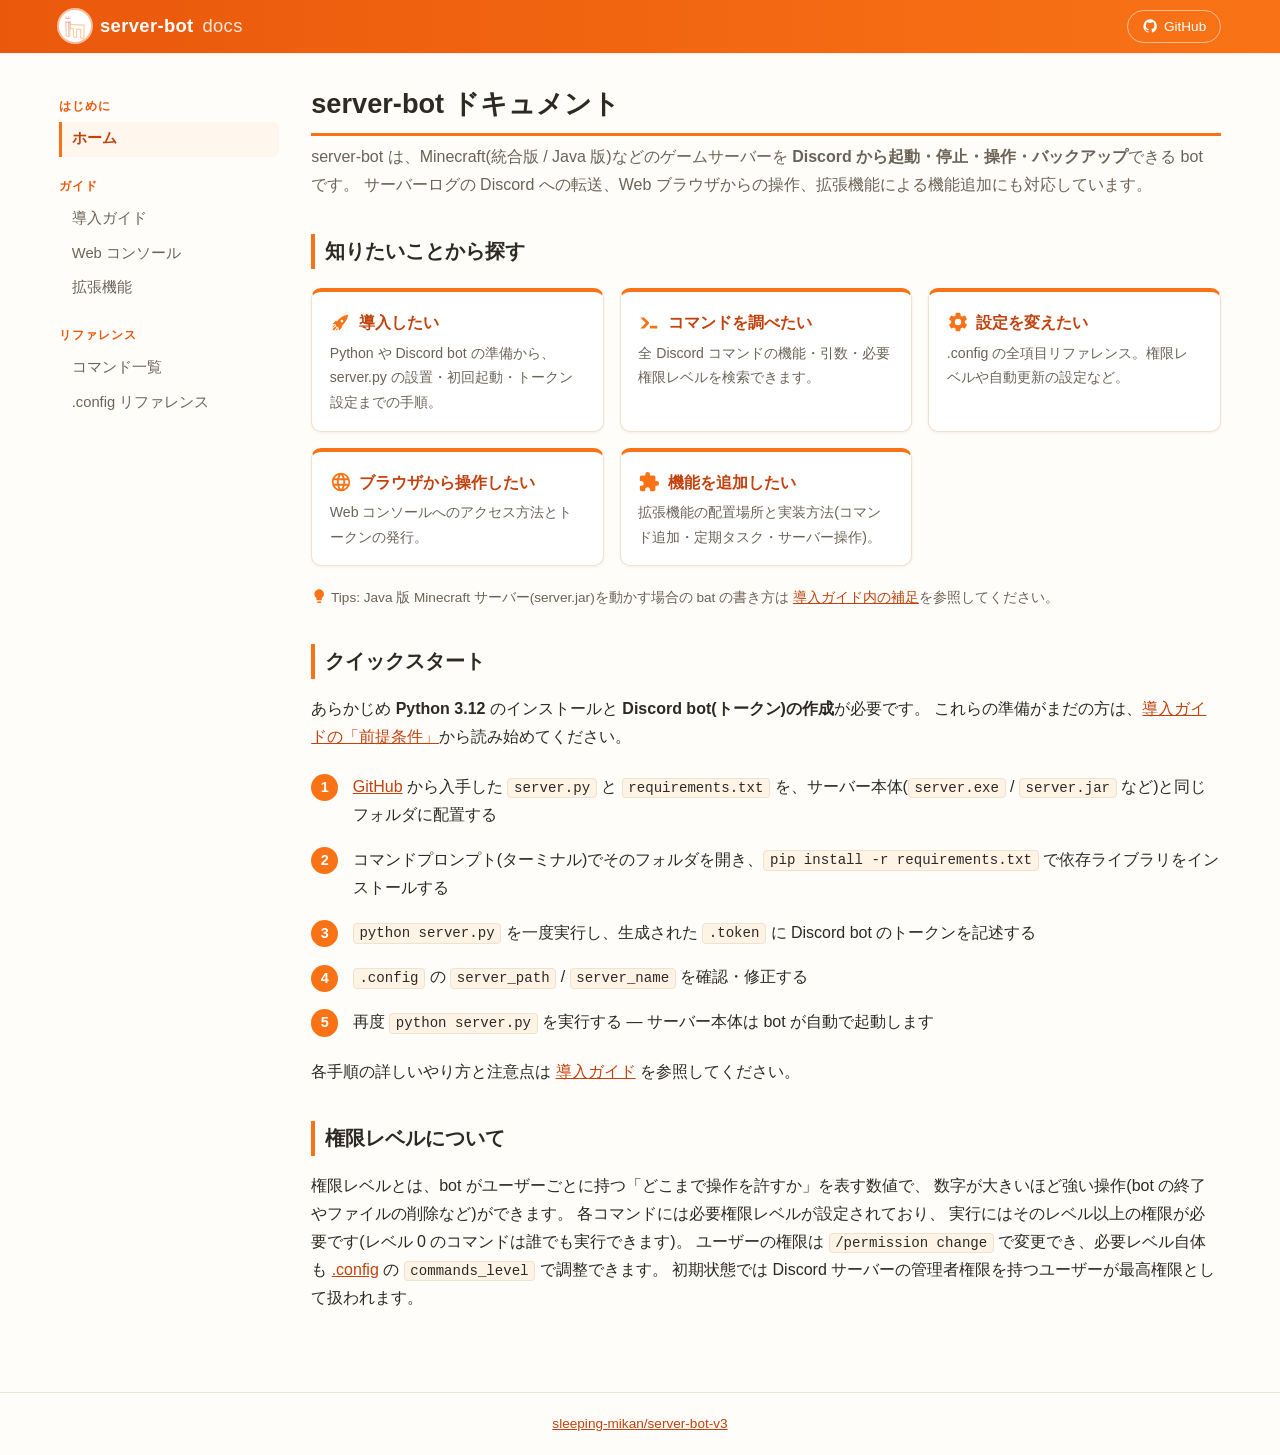
==== commit 04362189: "初心者被験者視点でのドキュメント全面改善(前提条件・用語集・トラブルシュート追加) Co-Authored-By: Claude Fable 5 <noreply@anthropic.com>" ====
--- a/index.html
+++ b/index.html
@@ -42,7 +42,7 @@
     <div class="card-grid">
       <a class="card" href="setup.html">
         <div class="card-title"><svg class="mdi" viewBox="0 0 24 24"><path d="M2.81,14.12L5.64,11.29L8.17,10.79C11.39,6.41 17.55,4.22 19.78,4.22C19.78,6.45 17.59,12.61 13.21,15.83L12.71,18.36L9.88,21.19L9.17,17.66C7.76,17.66 7.76,17.66 7.05,16.95C6.34,16.24 6.34,16.24 6.34,14.83L2.81,14.12M5.64,16.95L7.05,18.36L4.39,21.03H2.97V19.61L5.64,16.95M4.22,15.54L5.46,15.71L3,18.16V16.74L4.22,15.54M8.29,18.54L8.46,19.78L7.26,21H5.84L8.29,18.54M13,9.5A1.5,1.5 0 0,0 11.5,11A1.5,1.5 0 0,0 13,12.5A1.5,1.5 0 0,0 14.5,11A1.5,1.5 0 0,0 13,9.5Z"/></svg>導入したい</div>
-        <div class="card-desc">server.py の設置場所、初回起動、トークン設定までの手順。</div>
+        <div class="card-desc">Python や Discord bot の準備から、server.py の設置・初回起動・トークン設定までの手順。</div>
       </a>
       <a class="card" href="commands.html">
         <div class="card-title"><svg class="mdi" viewBox="0 0 24 24"><path d="M13,19V16H21V19H13M8.5,13L2.47,7H6.71L11.67,11.95C12.25,12.54 12.25,13.5 11.67,14.07L6.74,19H2.5L8.5,13Z"/></svg>コマンドを調べたい</div>
@@ -68,19 +68,25 @@
     </p>
 
     <h2 id="quickstart">クイックスタート</h2>
+    <p>
+      あらかじめ <strong>Python 3.12</strong> のインストールと <strong>Discord bot(トークン)の作成</strong>が必要です。
+      これらの準備がまだの方は、<a href="setup.html#prep">導入ガイドの「前提条件」</a>から読み始めてください。
+    </p>
     <ol class="steps">
-      <li>サーバー本体(<code>server.exe</code> / <code>server.jar</code> など)と同じ階層に <code>server.py</code> を配置する</li>
-      <li><code>pip install -r requirements.txt</code> で依存ライブラリをインストールする</li>
-      <li><code>server.py</code> を一度実行し、生成された <code>.token</code> に Discord bot のトークンを記述する</li>
+      <li><a href="https://github.com/sleeping-mikan/server-bot-v3" target="_blank" rel="noopener">GitHub</a> から入手した <code>server.py</code> と <code>requirements.txt</code> を、サーバー本体(<code>server.exe</code> / <code>server.jar</code> など)と同じフォルダに配置する</li>
+      <li>コマンドプロンプト(ターミナル)でそのフォルダを開き、<code>pip install -r requirements.txt</code> で依存ライブラリをインストールする</li>
+      <li><code>python server.py</code> を一度実行し、生成された <code>.token</code> に Discord bot のトークンを記述する</li>
       <li><code>.config</code> の <code>server_path</code> / <code>server_name</code> を確認・修正する</li>
-      <li>再度 <code>server.py</code> を実行する — サーバー本体は bot が自動で起動します</li>
+      <li>再度 <code>python server.py</code> を実行する — サーバー本体は bot が自動で起動します</li>
     </ol>
-    <p>詳しい手順と注意点は <a href="setup.html">導入ガイド</a> を参照してください。</p>
+    <p>各手順の詳しいやり方と注意点は <a href="setup.html">導入ガイド</a> を参照してください。</p>
 
     <h2 id="permission">権限レベルについて</h2>
     <p>
+      権限レベルとは、bot がユーザーごとに持つ「どこまで操作を許すか」を表す数値で、
+      数字が大きいほど強い操作(bot の終了やファイルの削除など)ができます。
       各コマンドには必要権限レベルが設定されており、
-      実行にはそのレベル以上の権限が必要です。
+      実行にはそのレベル以上の権限が必要です(レベル 0 のコマンドは誰でも実行できます)。
       ユーザーの権限は <code>/permission change</code> で変更でき、必要レベル自体も
       <a href="config.html">.config</a> の <code>commands_level</code> で調整できます。
       初期状態では Discord サーバーの管理者権限を持つユーザーが最高権限として扱われます。
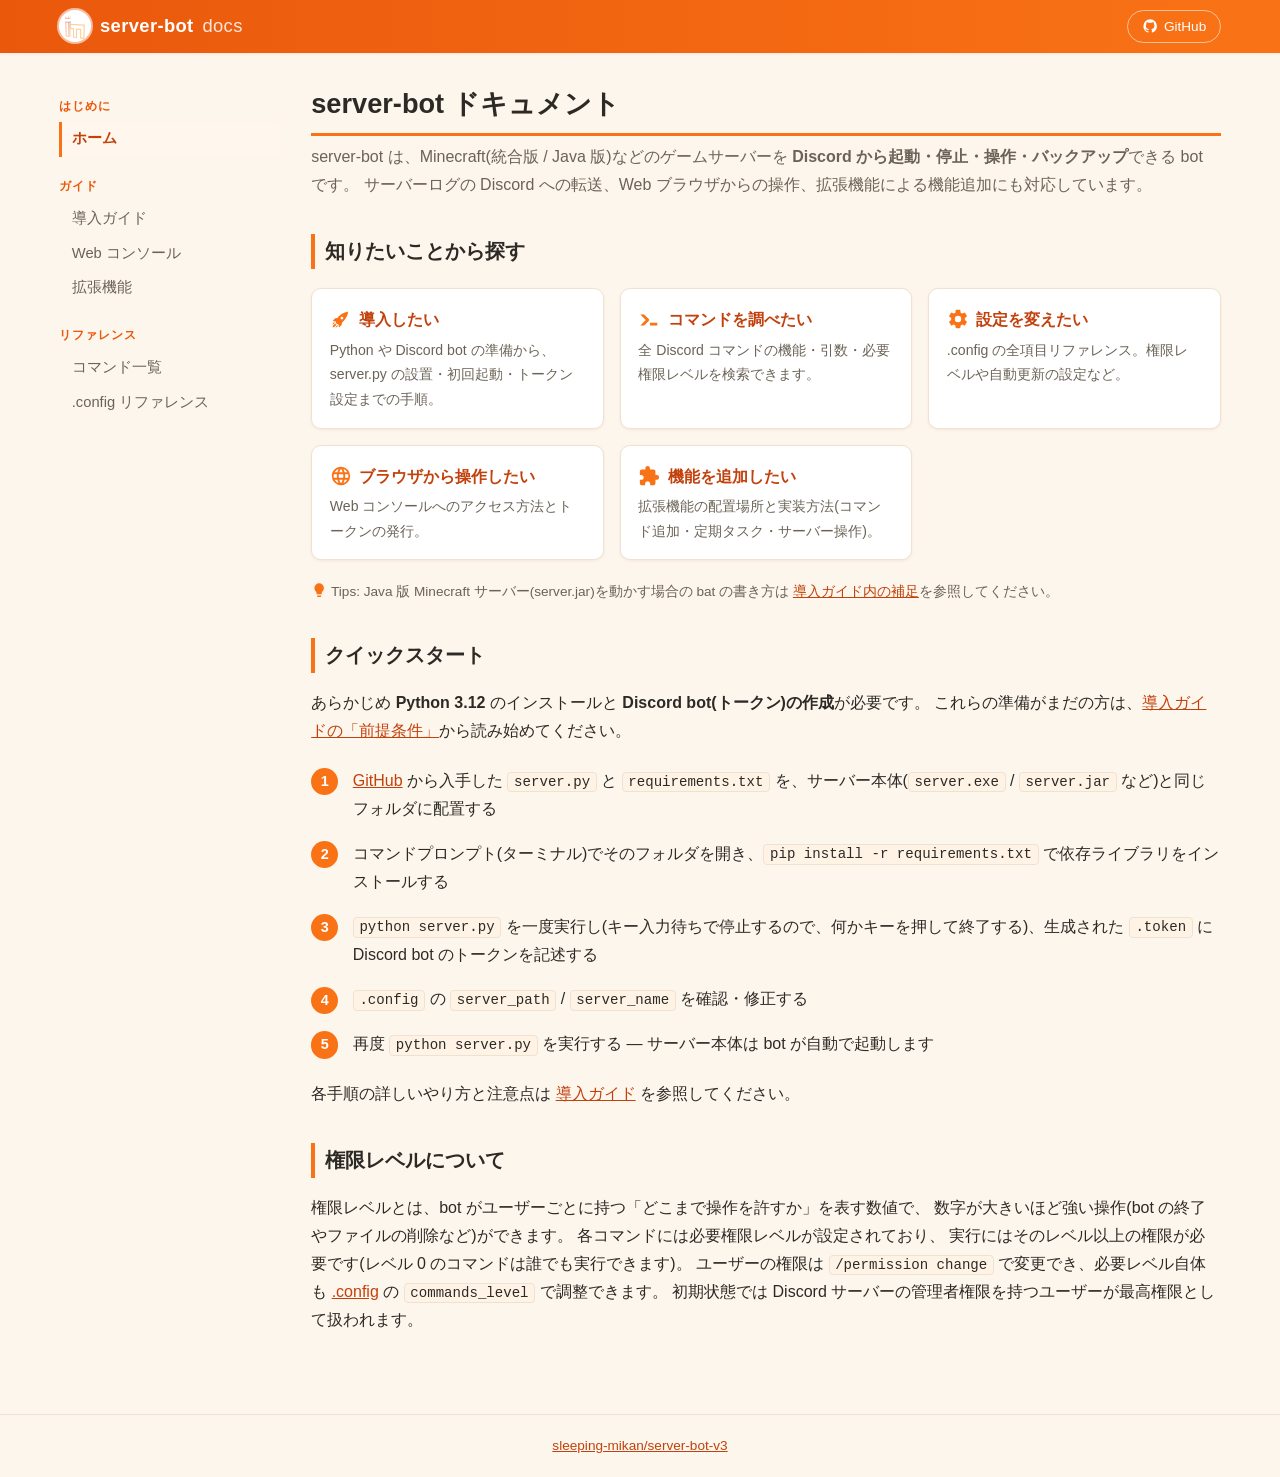
==== commit db5598ee: "実機セットアップ検証で判明した記載と実挙動の食い違いを修正 Co-Authored-By: Claude Fable 5 <noreply@anthropic.com>" ====
--- a/index.html
+++ b/index.html
@@ -75,7 +75,7 @@
     <ol class="steps">
       <li><a href="https://github.com/sleeping-mikan/server-bot-v3" target="_blank" rel="noopener">GitHub</a> から入手した <code>server.py</code> と <code>requirements.txt</code> を、サーバー本体(<code>server.exe</code> / <code>server.jar</code> など)と同じフォルダに配置する</li>
       <li>コマンドプロンプト(ターミナル)でそのフォルダを開き、<code>pip install -r requirements.txt</code> で依存ライブラリをインストールする</li>
-      <li><code>python server.py</code> を一度実行し、生成された <code>.token</code> に Discord bot のトークンを記述する</li>
+      <li><code>python server.py</code> を一度実行し(キー入力待ちで停止するので、何かキーを押して終了する)、生成された <code>.token</code> に Discord bot のトークンを記述する</li>
       <li><code>.config</code> の <code>server_path</code> / <code>server_name</code> を確認・修正する</li>
       <li>再度 <code>python server.py</code> を実行する — サーバー本体は bot が自動で起動します</li>
     </ol>
--- a/assets/style.css
+++ b/assets/style.css
@@ -10,7 +10,7 @@
   --orange-700: #c2410c;
   --orange-800: #9a3412;
 
-  --bg: #fffdf9;
+  --bg: #fdf6ec;
   --bg-panel: #ffffff;
   --bg-code: #fff3e6;
   --text: #2d2a26;
@@ -105,8 +105,6 @@
   position: sticky;
   top: 4.2rem;
   align-self: flex-start;
-  max-height: calc(100vh - 5rem);
-  overflow-y: auto;
   font-size: 0.92rem;
 }
 .sidebar .group-title {
@@ -269,7 +267,6 @@
   display: block;
   background: var(--bg-panel);
   border: 1px solid var(--border);
-  border-top: 4px solid var(--orange-500);
   border-radius: 10px;
   padding: 1rem 1.1rem;
   text-decoration: none;
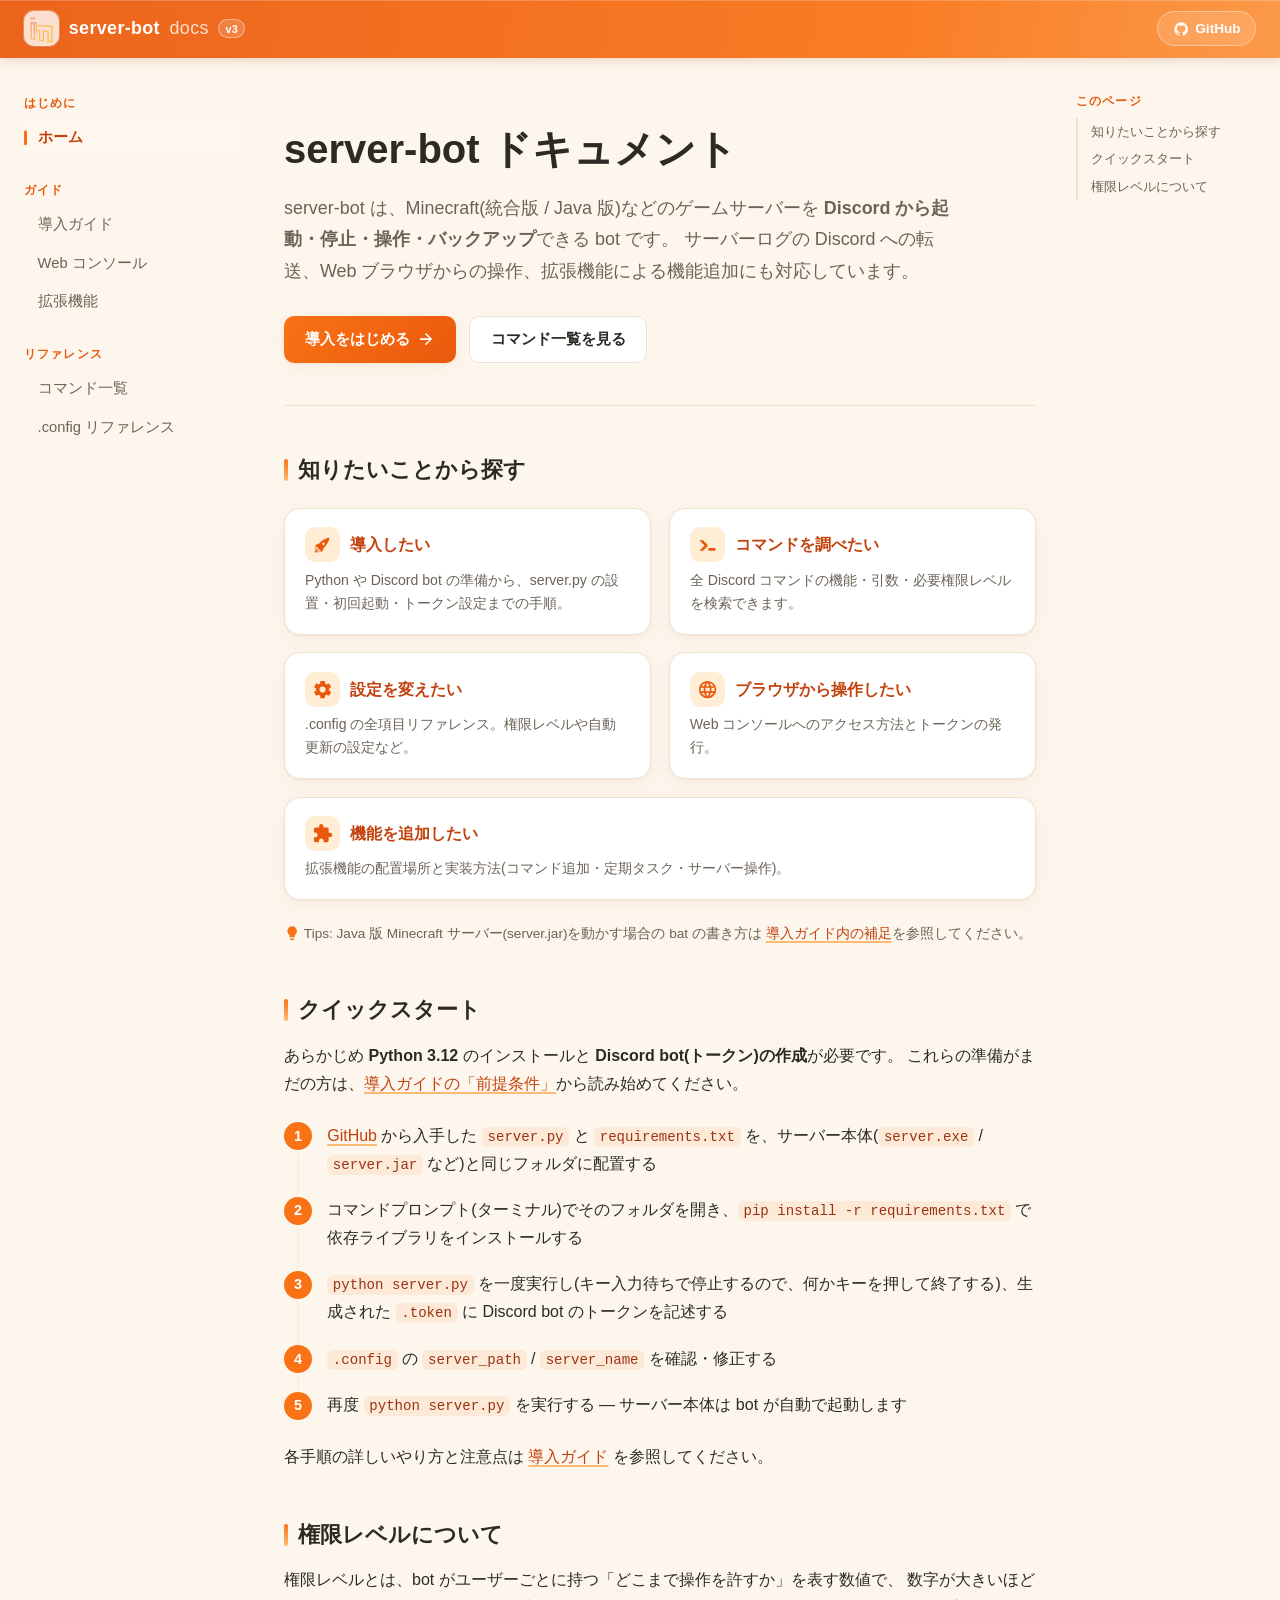
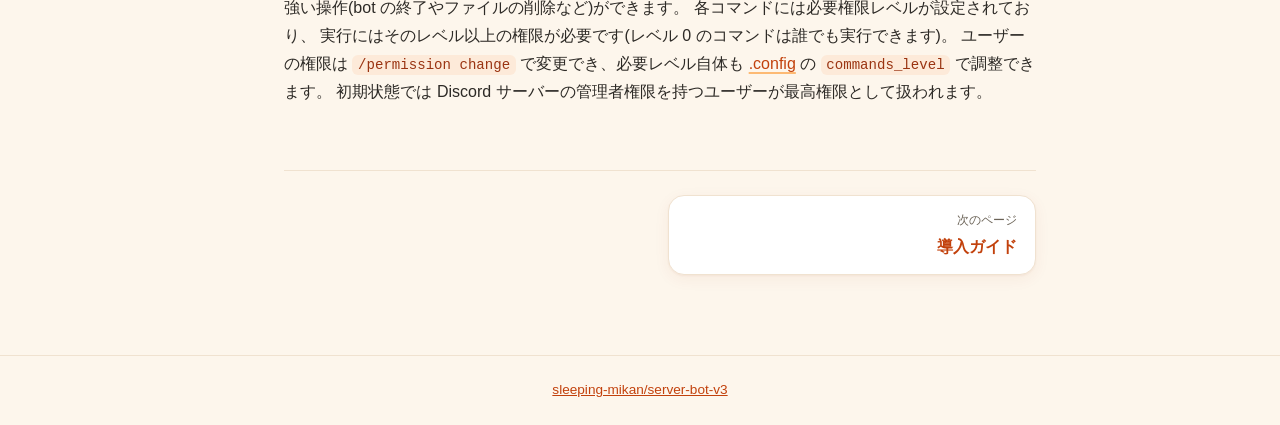
==== commit cd98f1d2: "ペアレビューで UI/UX をモダン化(3カラム目次・hero・表の再設計・コードコピー・ページ送り・ロゴ改善) Co-Authored-By: Claude Fable 5 <noreply@ant" ====
--- a/index.html
+++ b/index.html
@@ -1,102 +1,121 @@
-<!DOCTYPE html>
-<html lang="ja">
-<head>
-<meta charset="utf-8">
-<meta name="viewport" content="width=device-width, initial-scale=1">
-<title>server-bot ドキュメント</title>
-<meta name="description" content="Discord からゲームサーバーを管理する server-bot の公式ドキュメント">
-<link rel="stylesheet" href="assets/style.css">
-<link rel="icon" type="image/png" href="assets/icon.png">
-</head>
-<body>
-
-<header class="site-header">
-  <div class="inner">
-    <a class="logo" href="index.html"><img src="assets/icon.png" alt="">server-bot <span>docs</span></a>
-    <a class="gh-link" href="https://github.com/sleeping-mikan/server-bot-v3" target="_blank" rel="noopener"><svg class="mdi" viewBox="0 0 24 24"><path d="M12,2A10,10 0 0,0 2,12C2,16.42 4.87,20.17 8.84,21.5C9.34,21.58 9.5,21.27 9.5,21C9.5,20.77 9.5,20.14 9.5,19.31C6.73,19.91 6.14,17.97 6.14,17.97C5.68,16.81 5.03,16.5 5.03,16.5C4.12,15.88 5.1,15.9 5.1,15.9C6.1,15.97 6.63,16.93 6.63,16.93C7.5,18.45 8.97,18 9.54,17.76C9.63,17.11 9.89,16.67 10.17,16.42C7.95,16.17 5.62,15.31 5.62,11.5C5.62,10.39 6,9.5 6.65,8.79C6.55,8.54 6.2,7.5 6.75,6.15C6.75,6.15 7.59,5.88 9.5,7.17C10.29,6.95 11.15,6.84 12,6.84C12.85,6.84 13.71,6.95 14.5,7.17C16.41,5.88 17.25,6.15 17.25,6.15C17.8,7.5 17.45,8.54 17.35,8.79C18,9.5 18.38,10.39 18.38,11.5C18.38,15.32 16.04,16.16 13.81,16.41C14.17,16.72 14.5,17.33 14.5,18.26C14.5,19.6 14.5,20.68 14.5,21C14.5,21.27 14.66,21.59 15.17,21.5C19.14,20.16 22,16.42 22,12A10,10 0 0,0 12,2Z"/></svg>GitHub</a>
-  </div>
-</header>
-
-<div class="layout">
-  <nav class="sidebar">
-    <div class="group-title">はじめに</div>
-    <a href="index.html" class="active">ホーム</a>
-    <div class="group-title">ガイド</div>
-    <a href="setup.html">導入ガイド</a>
-    <a href="web.html">Web コンソール</a>
-    <a href="extensions.html">拡張機能</a>
-    <div class="group-title">リファレンス</div>
-    <a href="commands.html">コマンド一覧</a>
-    <a href="config.html">.config リファレンス</a>
-  </nav>
-
-  <main>
-    <h1>server-bot ドキュメント</h1>
-    <p class="lead">
-      server-bot は、Minecraft(統合版 / Java 版)などのゲームサーバーを
-      <strong>Discord から起動・停止・操作・バックアップ</strong>できる bot です。
-      サーバーログの Discord への転送、Web ブラウザからの操作、拡張機能による機能追加にも対応しています。
-    </p>
-
-    <h2 id="find">知りたいことから探す</h2>
-    <div class="card-grid">
-      <a class="card" href="setup.html">
-        <div class="card-title"><svg class="mdi" viewBox="0 0 24 24"><path d="M2.81,14.12L5.64,11.29L8.17,10.79C11.39,6.41 17.55,4.22 19.78,4.22C19.78,6.45 17.59,12.61 13.21,15.83L12.71,18.36L9.88,21.19L9.17,17.66C7.76,17.66 7.76,17.66 7.05,16.95C6.34,16.24 6.34,16.24 6.34,14.83L2.81,14.12M5.64,16.95L7.05,18.36L4.39,21.03H2.97V19.61L5.64,16.95M4.22,15.54L5.46,15.71L3,18.16V16.74L4.22,15.54M8.29,18.54L8.46,19.78L7.26,21H5.84L8.29,18.54M13,9.5A1.5,1.5 0 0,0 11.5,11A1.5,1.5 0 0,0 13,12.5A1.5,1.5 0 0,0 14.5,11A1.5,1.5 0 0,0 13,9.5Z"/></svg>導入したい</div>
-        <div class="card-desc">Python や Discord bot の準備から、server.py の設置・初回起動・トークン設定までの手順。</div>
-      </a>
-      <a class="card" href="commands.html">
-        <div class="card-title"><svg class="mdi" viewBox="0 0 24 24"><path d="M13,19V16H21V19H13M8.5,13L2.47,7H6.71L11.67,11.95C12.25,12.54 12.25,13.5 11.67,14.07L6.74,19H2.5L8.5,13Z"/></svg>コマンドを調べたい</div>
-        <div class="card-desc">全 Discord コマンドの機能・引数・必要権限レベルを検索できます。</div>
-      </a>
-      <a class="card" href="config.html">
-        <div class="card-title"><svg class="mdi" viewBox="0 0 24 24"><path d="M12,15.5A3.5,3.5 0 0,1 8.5,12A3.5,3.5 0 0,1 12,8.5A3.5,3.5 0 0,1 15.5,12A3.5,3.5 0 0,1 12,15.5M19.43,12.97C19.47,12.65 19.5,12.33 19.5,12C19.5,11.67 19.47,11.34 19.43,11L21.54,9.37C21.73,9.22 21.78,8.95 21.66,8.73L19.66,5.27C19.54,5.05 19.27,4.96 19.05,5.05L16.56,6.05C16.04,5.66 15.5,5.32 14.87,5.07L14.5,2.42C14.46,2.18 14.25,2 14,2H10C9.75,2 9.54,2.18 9.5,2.42L9.13,5.07C8.5,5.32 7.96,5.66 7.44,6.05L4.95,5.05C4.73,4.96 4.46,5.05 4.34,5.27L2.34,8.73C2.21,8.95 2.27,9.22 2.46,9.37L4.57,11C4.53,11.34 4.5,11.67 4.5,12C4.5,12.33 4.53,12.65 4.57,12.97L2.46,14.63C2.27,14.78 2.21,15.05 2.34,15.27L4.34,18.73C4.46,18.95 4.73,19.03 4.95,18.95L7.44,17.94C7.96,18.34 8.5,18.68 9.13,18.93L9.5,21.58C9.54,21.82 9.75,22 10,22H14C14.25,22 14.46,21.82 14.5,21.58L14.87,18.93C15.5,18.67 16.04,18.34 16.56,17.94L19.05,18.95C19.27,19.03 19.54,18.95 19.66,18.73L21.66,15.27C21.78,15.05 21.73,14.78 21.54,14.63L19.43,12.97Z"/></svg>設定を変えたい</div>
-        <div class="card-desc">.config の全項目リファレンス。権限レベルや自動更新の設定など。</div>
-      </a>
-      <a class="card" href="web.html">
-        <div class="card-title"><svg class="mdi" viewBox="0 0 24 24"><path d="M16.36,14C16.44,13.34 16.5,12.68 16.5,12C16.5,11.32 16.44,10.66 16.36,10H19.74C19.9,10.64 20,11.31 20,12C20,12.69 19.9,13.36 19.74,14M14.59,19.56C15.19,18.45 15.65,17.25 15.97,16H18.92C17.96,17.65 16.43,18.93 14.59,19.56M14.34,14H9.66C9.56,13.34 9.5,12.68 9.5,12C9.5,11.32 9.56,10.65 9.66,10H14.34C14.43,10.65 14.5,11.32 14.5,12C14.5,12.68 14.43,13.34 14.34,14M12,19.96C11.17,18.76 10.5,17.43 10.09,16H13.91C13.5,17.43 12.83,18.76 12,19.96M8,8H5.08C6.03,6.34 7.57,5.06 9.4,4.44C8.8,5.55 8.35,6.75 8,8M5.08,16H8C8.35,17.25 8.8,18.45 9.4,19.56C7.57,18.93 6.03,17.65 5.08,16M4.26,14C4.1,13.36 4,12.69 4,12C4,11.31 4.1,10.64 4.26,10H7.64C7.56,10.66 7.5,11.32 7.5,12C7.5,12.68 7.56,13.34 7.64,14M12,4.03C12.83,5.23 13.5,6.57 13.91,8H10.09C10.5,6.57 11.17,5.23 12,4.03M18.92,8H15.97C15.65,6.75 15.19,5.55 14.59,4.44C16.43,5.07 17.96,6.34 18.92,8M12,2C6.47,2 2,6.5 2,12A10,10 0 0,0 12,22A10,10 0 0,0 22,12A10,10 0 0,0 12,2Z"/></svg>ブラウザから操作したい</div>
-        <div class="card-desc">Web コンソールへのアクセス方法とトークンの発行。</div>
-      </a>
-      <a class="card" href="extensions.html">
-        <div class="card-title"><svg class="mdi" viewBox="0 0 24 24"><path d="M20.5,11H19V7C19,5.89 18.1,5 17,5H13V3.5A2.5,2.5 0 0,0 10.5,1A2.5,2.5 0 0,0 8,3.5V5H4A2,2 0 0,0 2,7V10.8H3.5C5,10.8 6.2,12 6.2,13.5C6.2,15 5,16.2 3.5,16.2H2V20A2,2 0 0,0 4,22H7.8V20.5C7.8,19 9,17.8 10.5,17.8C12,17.8 13.2,19 13.2,20.5V22H17A2,2 0 0,0 19,20V16H20.5A2.5,2.5 0 0,0 23,13.5A2.5,2.5 0 0,0 20.5,11Z"/></svg>機能を追加したい</div>
-        <div class="card-desc">拡張機能の配置場所と実装方法(コマンド追加・定期タスク・サーバー操作)。</div>
-      </a>
-    </div>
-    <p class="tips">
-      <svg class="mdi" viewBox="0 0 24 24"><path d="M12,2A7,7 0 0,0 5,9C5,11.38 6.19,13.47 8,14.74V17A1,1 0 0,0 9,18H15A1,1 0 0,0 16,17V14.74C17.81,13.47 19,11.38 19,9A7,7 0 0,0 12,2M9,21A1,1 0 0,0 10,22H14A1,1 0 0,0 15,21V20H9V21Z"/></svg>
-      Tips: Java 版 Minecraft サーバー(server.jar)を動かす場合の bat の書き方は
-      <a href="setup.html#java">導入ガイド内の補足</a>を参照してください。
-    </p>
-
-    <h2 id="quickstart">クイックスタート</h2>
-    <p>
-      あらかじめ <strong>Python 3.12</strong> のインストールと <strong>Discord bot(トークン)の作成</strong>が必要です。
-      これらの準備がまだの方は、<a href="setup.html#prep">導入ガイドの「前提条件」</a>から読み始めてください。
-    </p>
-    <ol class="steps">
-      <li><a href="https://github.com/sleeping-mikan/server-bot-v3" target="_blank" rel="noopener">GitHub</a> から入手した <code>server.py</code> と <code>requirements.txt</code> を、サーバー本体(<code>server.exe</code> / <code>server.jar</code> など)と同じフォルダに配置する</li>
-      <li>コマンドプロンプト(ターミナル)でそのフォルダを開き、<code>pip install -r requirements.txt</code> で依存ライブラリをインストールする</li>
-      <li><code>python server.py</code> を一度実行し(キー入力待ちで停止するので、何かキーを押して終了する)、生成された <code>.token</code> に Discord bot のトークンを記述する</li>
-      <li><code>.config</code> の <code>server_path</code> / <code>server_name</code> を確認・修正する</li>
-      <li>再度 <code>python server.py</code> を実行する — サーバー本体は bot が自動で起動します</li>
-    </ol>
-    <p>各手順の詳しいやり方と注意点は <a href="setup.html">導入ガイド</a> を参照してください。</p>
-
-    <h2 id="permission">権限レベルについて</h2>
-    <p>
-      権限レベルとは、bot がユーザーごとに持つ「どこまで操作を許すか」を表す数値で、
-      数字が大きいほど強い操作(bot の終了やファイルの削除など)ができます。
-      各コマンドには必要権限レベルが設定されており、
-      実行にはそのレベル以上の権限が必要です(レベル 0 のコマンドは誰でも実行できます)。
-      ユーザーの権限は <code>/permission change</code> で変更でき、必要レベル自体も
-      <a href="config.html">.config</a> の <code>commands_level</code> で調整できます。
-      初期状態では Discord サーバーの管理者権限を持つユーザーが最高権限として扱われます。
-    </p>
-  </main>
-</div>
-
-<footer class="site-footer">
-  <a href="https://github.com/sleeping-mikan/server-bot-v3" target="_blank" rel="noopener">sleeping-mikan/server-bot-v3</a>
-</footer>
-
-</body>
-</html>
+<!DOCTYPE html>
+<html lang="ja">
+<head>
+<meta charset="utf-8">
+<meta name="viewport" content="width=device-width, initial-scale=1">
+<title>server-bot ドキュメント</title>
+<meta name="description" content="Discord からゲームサーバーを管理する server-bot の公式ドキュメント">
+<link rel="stylesheet" href="assets/style.css">
+<link rel="icon" type="image/png" href="assets/icon.png">
+</head>
+<body>
+
+<header class="site-header">
+  <div class="inner">
+    <a class="logo" href="index.html"><span class="logo-mark"><img src="assets/icon.png" alt=""></span>server-bot <span>docs</span><span class="ver">v3</span></a>
+    <a class="gh-link" href="https://github.com/sleeping-mikan/server-bot-v3" target="_blank" rel="noopener"><svg class="mdi" viewBox="0 0 24 24"><path d="M12,2A10,10 0 0,0 2,12C2,16.42 4.87,20.17 8.84,21.5C9.34,21.58 9.5,21.27 9.5,21C9.5,20.77 9.5,20.14 9.5,19.31C6.73,19.91 6.14,17.97 6.14,17.97C5.68,16.81 5.03,16.5 5.03,16.5C4.12,15.88 5.1,15.9 5.1,15.9C6.1,15.97 6.63,16.93 6.63,16.93C7.5,18.45 8.97,18 9.54,17.76C9.63,17.11 9.89,16.67 10.17,16.42C7.95,16.17 5.62,15.31 5.62,11.5C5.62,10.39 6,9.5 6.65,8.79C6.55,8.54 6.2,7.5 6.75,6.15C6.75,6.15 7.59,5.88 9.5,7.17C10.29,6.95 11.15,6.84 12,6.84C12.85,6.84 13.71,6.95 14.5,7.17C16.41,5.88 17.25,6.15 17.25,6.15C17.8,7.5 17.45,8.54 17.35,8.79C18,9.5 18.38,10.39 18.38,11.5C18.38,15.32 16.04,16.16 13.81,16.41C14.17,16.72 14.5,17.33 14.5,18.26C14.5,19.6 14.5,20.68 14.5,21C14.5,21.27 14.66,21.59 15.17,21.5C19.14,20.16 22,16.42 22,12A10,10 0 0,0 12,2Z"/></svg>GitHub</a>
+  </div>
+</header>
+
+<div class="layout">
+  <nav class="sidebar">
+    <div class="group-title">はじめに</div>
+    <a href="index.html" class="active">ホーム</a>
+    <div class="group-title">ガイド</div>
+    <a href="setup.html">導入ガイド</a>
+    <a href="web.html">Web コンソール</a>
+    <a href="extensions.html">拡張機能</a>
+    <div class="group-title">リファレンス</div>
+    <a href="commands.html">コマンド一覧</a>
+    <a href="config.html">.config リファレンス</a>
+  </nav>
+
+  <main>
+    <div class="hero">
+      <h1>server-bot ドキュメント</h1>
+      <p class="lead">
+        server-bot は、Minecraft(統合版 / Java 版)などのゲームサーバーを
+        <strong>Discord から起動・停止・操作・バックアップ</strong>できる bot です。
+        サーバーログの Discord への転送、Web ブラウザからの操作、拡張機能による機能追加にも対応しています。
+      </p>
+      <div class="hero-actions">
+        <a class="btn btn-primary" href="setup.html">導入をはじめる<svg class="mdi" viewBox="0 0 24 24"><path d="M4,11V13H16L10.5,18.5L11.92,19.92L19.84,12L11.92,4.08L10.5,5.5L16,11H4Z"/></svg></a>
+        <a class="btn btn-ghost" href="commands.html">コマンド一覧を見る</a>
+      </div>
+    </div>
+
+    <h2 id="find">知りたいことから探す</h2>
+    <div class="card-grid">
+      <a class="card" href="setup.html">
+        <div class="card-title"><svg class="mdi" viewBox="0 0 24 24"><path d="M2.81,14.12L5.64,11.29L8.17,10.79C11.39,6.41 17.55,4.22 19.78,4.22C19.78,6.45 17.59,12.61 13.21,15.83L12.71,18.36L9.88,21.19L9.17,17.66C7.76,17.66 7.76,17.66 7.05,16.95C6.34,16.24 6.34,16.24 6.34,14.83L2.81,14.12M5.64,16.95L7.05,18.36L4.39,21.03H2.97V19.61L5.64,16.95M4.22,15.54L5.46,15.71L3,18.16V16.74L4.22,15.54M8.29,18.54L8.46,19.78L7.26,21H5.84L8.29,18.54M13,9.5A1.5,1.5 0 0,0 11.5,11A1.5,1.5 0 0,0 13,12.5A1.5,1.5 0 0,0 14.5,11A1.5,1.5 0 0,0 13,9.5Z"/></svg>導入したい</div>
+        <div class="card-desc">Python や Discord bot の準備から、server.py の設置・初回起動・トークン設定までの手順。</div>
+      </a>
+      <a class="card" href="commands.html">
+        <div class="card-title"><svg class="mdi" viewBox="0 0 24 24"><path d="M13,19V16H21V19H13M8.5,13L2.47,7H6.71L11.67,11.95C12.25,12.54 12.25,13.5 11.67,14.07L6.74,19H2.5L8.5,13Z"/></svg>コマンドを調べたい</div>
+        <div class="card-desc">全 Discord コマンドの機能・引数・必要権限レベルを検索できます。</div>
+      </a>
+      <a class="card" href="config.html">
+        <div class="card-title"><svg class="mdi" viewBox="0 0 24 24"><path d="M12,15.5A3.5,3.5 0 0,1 8.5,12A3.5,3.5 0 0,1 12,8.5A3.5,3.5 0 0,1 15.5,12A3.5,3.5 0 0,1 12,15.5M19.43,12.97C19.47,12.65 19.5,12.33 19.5,12C19.5,11.67 19.47,11.34 19.43,11L21.54,9.37C21.73,9.22 21.78,8.95 21.66,8.73L19.66,5.27C19.54,5.05 19.27,4.96 19.05,5.05L16.56,6.05C16.04,5.66 15.5,5.32 14.87,5.07L14.5,2.42C14.46,2.18 14.25,2 14,2H10C9.75,2 9.54,2.18 9.5,2.42L9.13,5.07C8.5,5.32 7.96,5.66 7.44,6.05L4.95,5.05C4.73,4.96 4.46,5.05 4.34,5.27L2.34,8.73C2.21,8.95 2.27,9.22 2.46,9.37L4.57,11C4.53,11.34 4.5,11.67 4.5,12C4.5,12.33 4.53,12.65 4.57,12.97L2.46,14.63C2.27,14.78 2.21,15.05 2.34,15.27L4.34,18.73C4.46,18.95 4.73,19.03 4.95,18.95L7.44,17.94C7.96,18.34 8.5,18.68 9.13,18.93L9.5,21.58C9.54,21.82 9.75,22 10,22H14C14.25,22 14.46,21.82 14.5,21.58L14.87,18.93C15.5,18.67 16.04,18.34 16.56,17.94L19.05,18.95C19.27,19.03 19.54,18.95 19.66,18.73L21.66,15.27C21.78,15.05 21.73,14.78 21.54,14.63L19.43,12.97Z"/></svg>設定を変えたい</div>
+        <div class="card-desc">.config の全項目リファレンス。権限レベルや自動更新の設定など。</div>
+      </a>
+      <a class="card" href="web.html">
+        <div class="card-title"><svg class="mdi" viewBox="0 0 24 24"><path d="M16.36,14C16.44,13.34 16.5,12.68 16.5,12C16.5,11.32 16.44,10.66 16.36,10H19.74C19.9,10.64 20,11.31 20,12C20,12.69 19.9,13.36 19.74,14M14.59,19.56C15.19,18.45 15.65,17.25 15.97,16H18.92C17.96,17.65 16.43,18.93 14.59,19.56M14.34,14H9.66C9.56,13.34 9.5,12.68 9.5,12C9.5,11.32 9.56,10.65 9.66,10H14.34C14.43,10.65 14.5,11.32 14.5,12C14.5,12.68 14.43,13.34 14.34,14M12,19.96C11.17,18.76 10.5,17.43 10.09,16H13.91C13.5,17.43 12.83,18.76 12,19.96M8,8H5.08C6.03,6.34 7.57,5.06 9.4,4.44C8.8,5.55 8.35,6.75 8,8M5.08,16H8C8.35,17.25 8.8,18.45 9.4,19.56C7.57,18.93 6.03,17.65 5.08,16M4.26,14C4.1,13.36 4,12.69 4,12C4,11.31 4.1,10.64 4.26,10H7.64C7.56,10.66 7.5,11.32 7.5,12C7.5,12.68 7.56,13.34 7.64,14M12,4.03C12.83,5.23 13.5,6.57 13.91,8H10.09C10.5,6.57 11.17,5.23 12,4.03M18.92,8H15.97C15.65,6.75 15.19,5.55 14.59,4.44C16.43,5.07 17.96,6.34 18.92,8M12,2C6.47,2 2,6.5 2,12A10,10 0 0,0 12,22A10,10 0 0,0 22,12A10,10 0 0,0 12,2Z"/></svg>ブラウザから操作したい</div>
+        <div class="card-desc">Web コンソールへのアクセス方法とトークンの発行。</div>
+      </a>
+      <a class="card" href="extensions.html">
+        <div class="card-title"><svg class="mdi" viewBox="0 0 24 24"><path d="M20.5,11H19V7C19,5.89 18.1,5 17,5H13V3.5A2.5,2.5 0 0,0 10.5,1A2.5,2.5 0 0,0 8,3.5V5H4A2,2 0 0,0 2,7V10.8H3.5C5,10.8 6.2,12 6.2,13.5C6.2,15 5,16.2 3.5,16.2H2V20A2,2 0 0,0 4,22H7.8V20.5C7.8,19 9,17.8 10.5,17.8C12,17.8 13.2,19 13.2,20.5V22H17A2,2 0 0,0 19,20V16H20.5A2.5,2.5 0 0,0 23,13.5A2.5,2.5 0 0,0 20.5,11Z"/></svg>機能を追加したい</div>
+        <div class="card-desc">拡張機能の配置場所と実装方法(コマンド追加・定期タスク・サーバー操作)。</div>
+      </a>
+    </div>
+    <p class="tips">
+      <svg class="mdi" viewBox="0 0 24 24"><path d="M12,2A7,7 0 0,0 5,9C5,11.38 6.19,13.47 8,14.74V17A1,1 0 0,0 9,18H15A1,1 0 0,0 16,17V14.74C17.81,13.47 19,11.38 19,9A7,7 0 0,0 12,2M9,21A1,1 0 0,0 10,22H14A1,1 0 0,0 15,21V20H9V21Z"/></svg>
+      Tips: Java 版 Minecraft サーバー(server.jar)を動かす場合の bat の書き方は
+      <a href="setup.html#java">導入ガイド内の補足</a>を参照してください。
+    </p>
+
+    <h2 id="quickstart">クイックスタート</h2>
+    <p>
+      あらかじめ <strong>Python 3.12</strong> のインストールと <strong>Discord bot(トークン)の作成</strong>が必要です。
+      これらの準備がまだの方は、<a href="setup.html#prep">導入ガイドの「前提条件」</a>から読み始めてください。
+    </p>
+    <ol class="steps">
+      <li><a href="https://github.com/sleeping-mikan/server-bot-v3" target="_blank" rel="noopener">GitHub</a> から入手した <code>server.py</code> と <code>requirements.txt</code> を、サーバー本体(<code>server.exe</code> / <code>server.jar</code> など)と同じフォルダに配置する</li>
+      <li>コマンドプロンプト(ターミナル)でそのフォルダを開き、<code>pip install -r requirements.txt</code> で依存ライブラリをインストールする</li>
+      <li><code>python server.py</code> を一度実行し(キー入力待ちで停止するので、何かキーを押して終了する)、生成された <code>.token</code> に Discord bot のトークンを記述する</li>
+      <li><code>.config</code> の <code>server_path</code> / <code>server_name</code> を確認・修正する</li>
+      <li>再度 <code>python server.py</code> を実行する — サーバー本体は bot が自動で起動します</li>
+    </ol>
+    <p>各手順の詳しいやり方と注意点は <a href="setup.html">導入ガイド</a> を参照してください。</p>
+
+    <h2 id="permission">権限レベルについて</h2>
+    <p>
+      権限レベルとは、bot がユーザーごとに持つ「どこまで操作を許すか」を表す数値で、
+      数字が大きいほど強い操作(bot の終了やファイルの削除など)ができます。
+      各コマンドには必要権限レベルが設定されており、
+      実行にはそのレベル以上の権限が必要です(レベル 0 のコマンドは誰でも実行できます)。
+      ユーザーの権限は <code>/permission change</code> で変更でき、必要レベル自体も
+      <a href="config.html">.config</a> の <code>commands_level</code> で調整できます。
+      初期状態では Discord サーバーの管理者権限を持つユーザーが最高権限として扱われます。
+    </p>
+
+    <nav class="page-nav">
+      <a class="page-nav-next" href="setup.html"><span>次のページ</span><strong>導入ガイド</strong></a>
+    </nav>
+  </main>
+
+  <aside class="toc">
+    <div class="toc-title">このページ</div>
+    <a href="#find">知りたいことから探す</a>
+    <a href="#quickstart">クイックスタート</a>
+    <a href="#permission">権限レベルについて</a>
+  </aside>
+</div>
+
+<footer class="site-footer">
+  <a href="https://github.com/sleeping-mikan/server-bot-v3" target="_blank" rel="noopener">sleeping-mikan/server-bot-v3</a>
+</footer>
+
+<script src="assets/site.js" defer></script>
+
+</body>
+</html>
--- a/assets/style.css
+++ b/assets/style.css
@@ -1,10 +1,12 @@
-/* server-bot docs — オレンジ基調(ライトモード)の共通スタイル */
+/* server-bot docs — オレンジ基調(ライトモード)の共通スタイル
+   デザインの決まりごとは .claude/skills/design/SKILL.md を参照 */
 
 :root {
   --orange-50:  #fff7ed;
   --orange-100: #ffedd5;
   --orange-200: #fed7aa;
   --orange-300: #fdba74;
+  --orange-400: #fb923c;
   --orange-500: #f97316;
   --orange-600: #ea580c;
   --orange-700: #c2410c;
@@ -13,24 +15,56 @@
   --bg: #fdf6ec;
   --bg-panel: #ffffff;
   --bg-code: #fff3e6;
+  --bg-code-chip: rgba(249, 115, 22, 0.09);
   --text: #2d2a26;
   --text-sub: #6b6357;
   --border: #f0e2d0;
   --link: var(--orange-700);
-  --shadow: 0 1px 3px rgba(154, 52, 18, 0.08);
+  --shadow: 0 1px 2px rgba(154, 52, 18, 0.05), 0 4px 16px rgba(154, 52, 18, 0.06);
+  --shadow-hover: 0 2px 4px rgba(154, 52, 18, 0.08), 0 12px 28px rgba(234, 88, 12, 0.14);
+
+  --radius-s: 8px;
+  --radius-m: 12px;
+  --radius-l: 16px;
+
+  /* ヘッダーの高さ。サイドバー / 目次の sticky 位置と一致させることで
+     スクロール開始時に目次が動いて見える現象を防ぐ */
+  --header-h: 3.6rem;
 }
 
 * { box-sizing: border-box; }
 
-html { scroll-behavior: smooth; scroll-padding-top: 4.5rem; }
+html { scroll-behavior: smooth; scroll-padding-top: calc(var(--header-h) + 1.2rem); }
+
+@media (prefers-reduced-motion: reduce) {
+  html { scroll-behavior: auto; }
+  *, *::before, *::after { transition: none !important; }
+}
 
 body {
   margin: 0;
-  font-family: "Segoe UI", "Hiragino Sans", "Noto Sans JP", Meiryo, sans-serif;
+  font-family: "Segoe UI Variable Text", "Segoe UI", "Hiragino Sans", "Noto Sans JP", Meiryo, sans-serif;
   background: var(--bg);
   color: var(--text);
   line-height: 1.75;
-}
+  -webkit-font-smoothing: antialiased;
+}
+
+::selection { background: var(--orange-200); }
+
+:focus-visible {
+  outline: 2px solid var(--orange-500);
+  outline-offset: 2px;
+  border-radius: 4px;
+}
+
+/* 横スクロール領域のスクロールバーを細く上品に */
+pre::-webkit-scrollbar, .table-wrap::-webkit-scrollbar { height: 8px; }
+pre::-webkit-scrollbar-thumb, .table-wrap::-webkit-scrollbar-thumb {
+  background: var(--orange-200);
+  border-radius: 999px;
+}
+pre::-webkit-scrollbar-track, .table-wrap::-webkit-scrollbar-track { background: transparent; }
 
 /* ---------- mdi inline icons ---------- */
 .mdi {
@@ -46,14 +80,17 @@
   position: sticky;
   top: 0;
   z-index: 20;
-  background: linear-gradient(90deg, var(--orange-600), var(--orange-500));
+  background: linear-gradient(100deg, rgba(234, 88, 12, 0.93), rgba(249, 115, 22, 0.93) 70%, rgba(251, 146, 60, 0.93));
+  -webkit-backdrop-filter: blur(10px) saturate(1.4);
+  backdrop-filter: blur(10px) saturate(1.4);
   color: #fff;
-  box-shadow: var(--shadow);
+  box-shadow: 0 1px 0 rgba(255, 255, 255, 0.2) inset, 0 2px 12px rgba(154, 52, 18, 0.18);
 }
 .site-header .inner {
-  max-width: 1200px;
+  max-width: 1280px;
   margin: 0 auto;
-  padding: 0.6rem 1.2rem;
+  height: var(--header-h);
+  padding: 0 1.5rem;
   display: flex;
   align-items: center;
   gap: 0.75rem;
@@ -61,137 +98,303 @@
 .site-header .logo {
   display: flex;
   align-items: center;
-  gap: 0.55rem;
-  font-size: 1.15rem;
+  gap: 0.6rem;
+  font-size: 1.12rem;
   font-weight: 700;
   color: #fff;
   text-decoration: none;
   letter-spacing: 0.02em;
 }
-.site-header .logo img {
-  width: 2rem;
-  height: 2rem;
-  border-radius: 50%;
+/* アイコン画像は周囲に透明余白が大きいため、チップで包んで拡大表示する */
+.site-header .logo .logo-mark {
+  width: 2.2rem;
+  height: 2.2rem;
+  flex-shrink: 0;
+  border-radius: 10px;
   background: #fff;
-  box-shadow: 0 0 0 2px rgba(255, 255, 255, 0.6);
-}
-.site-header .logo span { opacity: 0.85; font-weight: 400; }
+  overflow: hidden;
+  display: flex;
+  align-items: center;
+  justify-content: center;
+  box-shadow: 0 1px 3px rgba(154, 52, 18, 0.3), 0 0 0 1px rgba(255, 255, 255, 0.4);
+  transition: box-shadow 0.15s;
+}
+.site-header .logo .logo-mark img {
+  width: 106%;
+  height: 106%;
+  /* 絵柄がやや下寄りなので中央に補正し、淡い線画を締める */
+  transform: translateY(-3%);
+  filter: saturate(1.8) contrast(1.2);
+}
+.site-header .logo:hover .logo-mark {
+  box-shadow: 0 1px 3px rgba(154, 52, 18, 0.3), 0 0 0 2px rgba(255, 255, 255, 0.85);
+}
+.site-header .logo span { opacity: 0.8; font-weight: 400; }
+.site-header .logo .ver {
+  opacity: 1;
+  background: rgba(255, 255, 255, 0.16);
+  border: 1px solid rgba(255, 255, 255, 0.4);
+  border-radius: 999px;
+  font-size: 0.68rem;
+  font-weight: 700;
+  line-height: 1.5;
+  padding: 0.05em 0.55em;
+  letter-spacing: 0.02em;
+}
 .site-header .gh-link {
   margin-left: auto;
   display: inline-flex;
   align-items: center;
-  gap: 0.35rem;
+  gap: 0.4rem;
   color: #fff;
   text-decoration: none;
   font-size: 0.85rem;
-  border: 1px solid rgba(255, 255, 255, 0.55);
+  font-weight: 600;
+  background: rgba(255, 255, 255, 0.14);
+  border: 1px solid rgba(255, 255, 255, 0.35);
   border-radius: 999px;
-  padding: 0.25rem 0.85rem;
-  transition: background 0.15s;
-}
-.site-header .gh-link:hover { background: rgba(255, 255, 255, 0.15); }
-
-/* ---------- layout ---------- */
+  padding: 0.28rem 0.9rem;
+  transition: background 0.15s, border-color 0.15s;
+}
+.site-header .gh-link:hover {
+  background: rgba(255, 255, 255, 0.26);
+  border-color: rgba(255, 255, 255, 0.7);
+}
+
+/* ---------- layout (nav / content / toc の 3 カラム) ---------- */
 .layout {
-  max-width: 1200px;
+  max-width: 1280px;
   margin: 0 auto;
-  display: flex;
-  gap: 2rem;
-  padding: 1.5rem 1.2rem 4rem;
+  display: grid;
+  grid-template-columns: 220px minmax(0, 1fr) 180px;
+  gap: 2.5rem;
+  padding: 2rem 1.5rem 5rem;
 }
 
 .sidebar {
-  flex: 0 0 220px;
   position: sticky;
-  top: 4.2rem;
-  align-self: flex-start;
+  /* layout の padding-top (2rem) と合わせて初期位置と完全一致させる */
+  top: calc(var(--header-h) + 2rem);
+  align-self: start;
   font-size: 0.92rem;
 }
 .sidebar .group-title {
-  font-size: 0.75rem;
+  font-size: 0.72rem;
   font-weight: 700;
   color: var(--orange-600);
   text-transform: uppercase;
-  letter-spacing: 0.08em;
-  margin: 1.2rem 0 0.3rem;
-}
+  letter-spacing: 0.1em;
+  margin: 1.5rem 0 0.4rem;
+}
+.sidebar .group-title:first-child { margin-top: 0.2rem; }
 .sidebar a {
+  position: relative;
   display: block;
   color: var(--text-sub);
   text-decoration: none;
-  padding: 0.28rem 0.6rem;
-  border-left: 3px solid transparent;
-  border-radius: 0 6px 6px 0;
+  padding: 0.34rem 0.85rem;
+  margin: 2px 0;
+  border-radius: var(--radius-s);
+  transition: color 0.12s, background 0.12s;
 }
 .sidebar a:hover { color: var(--orange-700); background: var(--orange-50); }
 .sidebar a.active {
   color: var(--orange-700);
   font-weight: 600;
+  background: var(--orange-50);
+}
+.sidebar a.active::before {
+  content: "";
+  position: absolute;
+  left: 0;
+  top: 50%;
+  transform: translateY(-50%);
+  width: 3px;
+  height: 1.05em;
+  border-radius: 999px;
+  background: var(--orange-500);
+}
+
+main { min-width: 0; }
+
+/* ---------- toc (ページ内目次) ---------- */
+.toc {
+  position: sticky;
+  top: calc(var(--header-h) + 2rem);
+  align-self: start;
+  font-size: 0.82rem;
+  line-height: 1.5;
+}
+.toc .toc-title {
+  font-size: 0.72rem;
+  font-weight: 700;
+  color: var(--orange-600);
+  text-transform: uppercase;
+  letter-spacing: 0.1em;
+  margin: 0.2rem 0 0.5rem;
+}
+.toc a {
+  display: block;
+  color: var(--text-sub);
+  text-decoration: none;
+  padding: 0.24rem 0 0.24rem 0.8rem;
+  border-left: 2px solid var(--border);
+  transition: color 0.12s, border-color 0.12s;
+}
+.toc a:hover { color: var(--orange-700); }
+.toc a.active {
+  color: var(--orange-700);
+  font-weight: 600;
   border-left-color: var(--orange-500);
-  background: var(--orange-50);
-}
-
-main { flex: 1; min-width: 0; }
+}
 
 /* ---------- typography ---------- */
 h1 {
-  font-size: 1.7rem;
-  margin: 0.2rem 0 0.4rem;
-  border-bottom: 3px solid var(--orange-500);
-  padding-bottom: 0.35rem;
+  position: relative;
+  font-size: 2rem;
+  font-weight: 800;
+  line-height: 1.3;
+  letter-spacing: 0.01em;
+  margin: 0.3rem 0 1.1rem;
+  padding-bottom: 0.65rem;
+}
+h1::after {
+  content: "";
+  position: absolute;
+  left: 0;
+  bottom: 0;
+  width: 3.5rem;
+  height: 4px;
+  border-radius: 999px;
+  background: linear-gradient(90deg, var(--orange-500), var(--orange-300));
 }
 h2 {
-  font-size: 1.25rem;
-  margin: 2.2rem 0 0.6rem;
-  padding-left: 0.6rem;
-  border-left: 4px solid var(--orange-500);
-}
-h3 { font-size: 1.05rem; margin: 1.6rem 0 0.4rem; color: var(--orange-700); }
-
-p.lead { color: var(--text-sub); margin-top: 0; }
+  position: relative;
+  font-size: 1.35rem;
+  line-height: 1.45;
+  margin: 3rem 0 0.8rem;
+  padding-left: 0.9rem;
+}
+h2::before {
+  content: "";
+  position: absolute;
+  left: 0;
+  top: 0.22em;
+  bottom: 0.22em;
+  width: 4px;
+  border-radius: 999px;
+  background: linear-gradient(180deg, var(--orange-500), var(--orange-300));
+}
+h3 {
+  font-size: 1.08rem;
+  font-weight: 700;
+  margin: 2rem 0 0.5rem;
+  color: var(--orange-700);
+}
+
+p.lead { color: var(--text-sub); margin: 0 0 1.8rem; font-size: 1.04rem; }
 
 a { color: var(--link); }
+/* 本文中のリンクのみ下線(カード・ボタン・ページ送り等の UI リンクは除く) */
+main :is(p, li, td, h2, h3, .note, .warn, .tips) a {
+  text-decoration: underline;
+  text-decoration-color: var(--orange-300);
+  text-decoration-thickness: 1.5px;
+  text-underline-offset: 3px;
+  transition: color 0.12s, text-decoration-color 0.12s;
+}
+main :is(p, li, td, h2, h3, .note, .warn, .tips) a:hover {
+  color: var(--orange-600);
+  text-decoration-color: var(--orange-500);
+}
 
 code {
-  background: var(--bg-code);
-  border: 1px solid var(--border);
-  border-radius: 4px;
-  padding: 0.1em 0.4em;
+  background: var(--bg-code-chip);
+  color: var(--orange-800);
+  border-radius: 6px;
+  padding: 0.14em 0.4em;
   font-family: Consolas, "Courier New", monospace;
   font-size: 0.88em;
+  /* 行またぎで折れた場合も各フラグメントをチップとして完結させる */
+  -webkit-box-decoration-break: clone;
+  box-decoration-break: clone;
 }
 pre {
   background: var(--bg-code);
   border: 1px solid var(--border);
-  border-radius: 8px;
-  padding: 0.9rem 1.1rem;
+  border-radius: var(--radius-m);
+  padding: 1rem 1.2rem;
   overflow-x: auto;
-  line-height: 1.55;
-}
-pre code { background: none; border: none; padding: 0; }
+  line-height: 1.6;
+  font-size: 0.95rem;
+  tab-size: 4;
+}
+pre code { background: none; color: inherit; border: none; padding: 0; }
+
+/* コピーボタン用ラッパー(site.js が pre を包む) */
+.pre-wrap { position: relative; margin: 1.1rem 0; }
+.pre-wrap pre { margin: 0; }
+
+/* ファイル名ラベル付きコードブロック */
+figure.code { margin: 1.1rem 0; }
+figure.code figcaption {
+  font-family: Consolas, "Courier New", monospace;
+  font-size: 0.76rem;
+  color: var(--text-sub);
+  background: var(--bg-panel);
+  border: 1px solid var(--border);
+  border-bottom: none;
+  border-radius: var(--radius-m) var(--radius-m) 0 0;
+  padding: 0.4rem 1rem;
+}
+figure.code pre { border-radius: 0 0 var(--radius-m) var(--radius-m); }
+figure.code .pre-wrap { margin: 0; }
+.copy-btn {
+  position: absolute;
+  top: 0.55rem;
+  right: 0.55rem;
+  display: inline-flex;
+  align-items: center;
+  justify-content: center;
+  width: 2rem;
+  height: 2rem;
+  background: var(--bg-panel);
+  border: 1px solid var(--border);
+  border-radius: var(--radius-s);
+  color: var(--text-sub);
+  cursor: pointer;
+  opacity: 0;
+  transition: opacity 0.15s, color 0.15s, border-color 0.15s;
+}
+.pre-wrap:hover .copy-btn, .copy-btn:focus-visible { opacity: 1; }
+/* hover のないタッチ端末では常時表示 */
+@media (hover: none) {
+  .copy-btn { opacity: 1; }
+}
+.copy-btn:hover { color: var(--orange-600); border-color: var(--orange-300); }
+.copy-btn .mdi { width: 1rem; height: 1rem; vertical-align: 0; }
+.copy-btn.copied { opacity: 1; color: var(--orange-600); border-color: var(--orange-300); }
+.copy-btn.copied .mdi { display: none; }
+.copy-btn.copied::after { content: "✓"; font-weight: 700; }
 
 /* ---------- callouts ---------- */
 .note, .warn {
-  border-radius: 8px;
-  padding: 0.7rem 1rem;
-  margin: 1rem 0;
+  border-radius: var(--radius-m);
+  padding: 0.85rem 1.1rem;
+  margin: 1.1rem 0;
   font-size: 0.94rem;
   border: 1px solid;
-}
-.note {
-  background: var(--orange-50);
-  border-color: var(--orange-200);
-}
-.warn {
-  background: #fff1f0;
-  border-color: #ffc9c3;
-}
+  background: var(--bg-panel);
+  box-shadow: var(--shadow);
+}
+.note { border-color: var(--orange-200); }
+.warn { border-color: #ffc9c3; }
 .note::before, .warn::before {
   display: block;
   font-weight: 700;
   font-size: 0.78rem;
   letter-spacing: 0.05em;
-  margin-bottom: 0.2rem;
+  margin-bottom: 0.25rem;
   padding-left: 1.45rem;
   background-repeat: no-repeat;
   background-position: left center;
@@ -209,9 +412,17 @@
   color: #be123c;
   background-image: url("data:image/svg+xml,%3Csvg xmlns='http://www.w3.org/2000/svg' viewBox='0 0 24 24'%3E%3Cpath fill='%23be123c' d='M12,2L1,21H23M12,6L19.53,19H4.47M11,10V14H13V10M11,16V18H13V16'/%3E%3C/svg%3E");
 }
+.note .pre-wrap pre, .warn .pre-wrap pre, .note > pre, .warn > pre { background: var(--bg-code); }
 
 /* ---------- tables ---------- */
-.table-wrap { overflow-x: auto; margin: 1rem 0; border: 1px solid var(--border); border-radius: 8px; }
+.table-wrap {
+  overflow-x: auto;
+  margin: 1.1rem 0;
+  border: 1px solid var(--border);
+  border-radius: var(--radius-m);
+  box-shadow: var(--shadow);
+  background: var(--bg-panel);
+}
 table {
   border-collapse: collapse;
   width: 100%;
@@ -219,76 +430,200 @@
   background: var(--bg-panel);
 }
 th {
-  background: var(--orange-500);
-  color: #fff;
+  background: var(--orange-50);
+  color: var(--orange-800);
   text-align: left;
-  padding: 0.55rem 0.8rem;
+  font-size: 0.78rem;
+  font-weight: 700;
+  letter-spacing: 0.06em;
+  padding: 0.6rem 0.9rem;
+  border-bottom: 2px solid var(--orange-500);
   white-space: nowrap;
 }
 td {
-  padding: 0.55rem 0.8rem;
+  padding: 0.65rem 0.9rem;
   border-top: 1px solid var(--border);
   vertical-align: top;
 }
-tbody tr:nth-child(even) { background: var(--orange-50); }
+/* 識別子(コマンド名・設定キー)はチップ内で折り返さない。
+   長いキーは HTML 側の <wbr>(ドット直後)でのみ折れる */
+table code { white-space: nowrap; }
+.cmd-table th:first-child { width: 30%; min-width: 190px; }
+/* セル内の補足注記 */
+.td-note {
+  display: block;
+  font-size: 0.78rem;
+  color: var(--text-sub);
+  white-space: normal;
+  margin-top: 0.15rem;
+}
+tbody tr:first-child td { border-top: none; }
+tbody tr { transition: background 0.12s; }
+tbody tr:hover { background: var(--orange-50); }
 
 /* ---------- search box ---------- */
-.search-wrap { position: relative; margin: 0.8rem 0 0.4rem; }
+.search-wrap { position: relative; margin: 0.9rem 0 0.4rem; }
 .search-wrap .mdi {
   position: absolute;
-  left: 0.8rem;
+  left: 0.9rem;
   top: 50%;
   transform: translateY(-50%);
   width: 1.15rem;
   height: 1.15rem;
-  color: var(--orange-600);
+  color: var(--orange-500);
+  pointer-events: none;
+}
+.search-wrap .key-hint {
+  position: absolute;
+  right: 0.9rem;
+  top: 50%;
+  transform: translateY(-50%);
+  font-family: Consolas, "Courier New", monospace;
+  font-size: 0.72rem;
+  color: var(--text-sub);
+  background: var(--bg-panel);
+  border: 1px solid var(--border);
+  border-bottom-width: 2px;
+  border-radius: 6px;
+  padding: 0.05em 0.5em;
   pointer-events: none;
 }
 .filter-box {
   width: 100%;
-  padding: 0.6rem 0.9rem 0.6rem 2.5rem;
+  padding: 0.65rem 2.6rem;
   font-size: 1rem;
-  border: 2px solid var(--orange-300);
-  border-radius: 8px;
+  border: 1.5px solid var(--border);
+  border-radius: var(--radius-m);
   background: var(--bg-panel);
   color: var(--text);
-}
-.filter-box:focus { outline: none; border-color: var(--orange-500); }
-.filter-count { font-size: 0.85rem; color: var(--text-sub); margin: 0 0 0.6rem; }
+  box-shadow: var(--shadow);
+  transition: border-color 0.15s, box-shadow 0.15s;
+}
+.filter-box::placeholder { color: #a99e8e; }
+.filter-box:focus {
+  outline: none;
+  border-color: var(--orange-400);
+  box-shadow: 0 0 0 4px var(--orange-100);
+}
+.filter-count { font-size: 0.85rem; color: var(--text-sub); margin: 0.4rem 0 0.6rem; }
+
+/* ---------- hero (index) ---------- */
+.hero {
+  padding: 1.8rem 0 2rem;
+  border-bottom: 1px solid var(--border);
+  margin-bottom: 0.8rem;
+}
+.hero h1 { font-size: 2.5rem; letter-spacing: 0; padding-bottom: 0; }
+.hero h1::after { display: none; }
+.hero .lead { max-width: 42rem; font-size: 1.12rem; }
+.hero-actions {
+  display: flex;
+  flex-wrap: wrap;
+  gap: 0.8rem;
+  margin: 1.5rem 0 0.6rem;
+}
+.btn {
+  display: inline-flex;
+  align-items: center;
+  gap: 0.45rem;
+  padding: 0.6rem 1.3rem;
+  border-radius: 10px;
+  font-weight: 700;
+  font-size: 0.95rem;
+  text-decoration: none;
+  transition: transform 0.15s, box-shadow 0.15s, background 0.15s, border-color 0.15s;
+}
+.btn-primary {
+  background: linear-gradient(135deg, var(--orange-500), var(--orange-600));
+  color: #fff;
+  box-shadow: var(--shadow);
+}
+.btn-primary:hover { transform: translateY(-1px); box-shadow: var(--shadow-hover); }
+.btn-ghost {
+  background: var(--bg-panel);
+  border: 1px solid var(--border);
+  color: var(--text);
+}
+.btn-ghost:hover { border-color: var(--orange-300); color: var(--orange-700); }
 
 /* ---------- cards (index) ---------- */
 .card-grid {
   display: grid;
-  grid-template-columns: repeat(auto-fill, minmax(240px, 1fr));
-  gap: 1rem;
-  margin: 1.2rem 0;
-}
+  grid-template-columns: repeat(2, 1fr);
+  gap: 1.1rem;
+  margin: 1.4rem 0;
+}
+/* 枚数が奇数のとき、最後の 1 枚は孤立させずフルワイドの横長カードにする */
+.card-grid > .card:last-child:nth-child(odd) { grid-column: 1 / -1; }
 .card {
   display: block;
   background: var(--bg-panel);
   border: 1px solid var(--border);
-  border-radius: 10px;
-  padding: 1rem 1.1rem;
+  border-radius: var(--radius-l);
+  padding: 1.15rem 1.25rem;
   text-decoration: none;
   color: var(--text);
   box-shadow: var(--shadow);
-  transition: transform 0.12s, box-shadow 0.12s;
+  transition: transform 0.15s, box-shadow 0.15s, border-color 0.15s;
 }
 .card:hover {
-  transform: translateY(-2px);
-  box-shadow: 0 4px 14px rgba(234, 88, 12, 0.18);
+  transform: translateY(-3px);
+  border-color: var(--orange-300);
+  box-shadow: var(--shadow-hover);
 }
 .card .card-title {
   display: flex;
   align-items: center;
-  gap: 0.45rem;
+  gap: 0.6rem;
   font-weight: 700;
   color: var(--orange-700);
-  margin-bottom: 0.25rem;
+  margin-bottom: 0.4rem;
   font-size: 1.02rem;
 }
-.card .card-title .mdi { width: 1.35em; height: 1.35em; color: var(--orange-500); }
-.card .card-desc { font-size: 0.88rem; color: var(--text-sub); }
+.card .card-title .mdi {
+  width: 2.2rem;
+  height: 2.2rem;
+  padding: 0.45rem;
+  border-radius: 10px;
+  background: var(--orange-100);
+  color: var(--orange-600);
+  transition: background 0.15s, color 0.15s;
+}
+.card:hover .card-title .mdi { background: var(--orange-500); color: #fff; }
+.card .card-desc { font-size: 0.88rem; color: var(--text-sub); line-height: 1.65; }
+
+/* ---------- page nav (前へ / 次へ) ---------- */
+.page-nav {
+  display: grid;
+  grid-template-columns: 1fr 1fr;
+  gap: 1rem;
+  margin-top: 4rem;
+  border-top: 1px solid var(--border);
+  padding-top: 1.5rem;
+}
+.page-nav a {
+  display: block;
+  background: var(--bg-panel);
+  border: 1px solid var(--border);
+  border-radius: var(--radius-l);
+  padding: 0.85rem 1.1rem;
+  text-decoration: none;
+  box-shadow: var(--shadow);
+  transition: transform 0.15s, box-shadow 0.15s, border-color 0.15s;
+}
+.page-nav a:hover {
+  transform: translateY(-2px);
+  border-color: var(--orange-300);
+  box-shadow: var(--shadow-hover);
+}
+.page-nav a span {
+  display: block;
+  font-size: 0.75rem;
+  color: var(--text-sub);
+  margin-bottom: 0.1rem;
+}
+.page-nav a strong { color: var(--orange-700); }
+.page-nav .page-nav-next { grid-column: 2; text-align: right; }
 
 /* ---------- tips ---------- */
 .tips {
@@ -299,20 +634,20 @@
 .tips .mdi { color: var(--orange-500); }
 
 /* ---------- steps (index quick start) ---------- */
-.steps { counter-reset: step; list-style: none; padding: 0; margin: 1rem 0; }
+.steps { counter-reset: step; list-style: none; padding: 0; margin: 1.1rem 0; }
 .steps li {
   counter-increment: step;
   position: relative;
-  padding: 0.35rem 0 0.35rem 2.6rem;
+  padding: 0.4rem 0 0.4rem 2.7rem;
   margin: 0.35rem 0;
 }
 .steps li::before {
   content: counter(step);
   position: absolute;
   left: 0;
-  top: 0.42rem;
-  width: 1.7rem;
-  height: 1.7rem;
+  top: 0.45rem;
+  width: 1.75rem;
+  height: 1.75rem;
   border-radius: 50%;
   background: var(--orange-500);
   color: #fff;
@@ -322,6 +657,19 @@
   align-items: center;
   justify-content: center;
 }
+/* 手順の丸数字どうしをつなぐ縦線 */
+.steps li::after {
+  content: "";
+  position: absolute;
+  left: 0.875rem;
+  top: calc(0.45rem + 1.9rem);
+  bottom: calc(-0.45rem - 0.3rem);
+  width: 2px;
+  margin-left: -1px;
+  border-radius: 999px;
+  background: var(--orange-100);
+}
+.steps li:last-child::after { display: none; }
 
 /* ---------- badges ---------- */
 .lv {
@@ -344,24 +692,43 @@
   color: var(--text-sub);
   font-size: 0.85rem;
   text-align: center;
-  padding: 1.2rem;
+  padding: 1.4rem;
 }
 .site-footer a { color: var(--link); }
 
-/* ---------- mobile ---------- */
+/* ---------- responsive ---------- */
+@media (max-width: 1100px) {
+  .layout { grid-template-columns: 220px minmax(0, 1fr); }
+  .toc { display: none; }
+}
+
 @media (max-width: 840px) {
-  .layout { flex-direction: column; gap: 0.5rem; }
+  .layout { grid-template-columns: 1fr; gap: 0.6rem; padding-top: 1.2rem; }
   .sidebar {
     position: static;
-    max-height: none;
-    flex-basis: auto;
     display: flex;
     flex-wrap: wrap;
-    gap: 0.2rem 0.6rem;
+    gap: 0.35rem 0.5rem;
     border-bottom: 1px solid var(--border);
-    padding-bottom: 0.6rem;
+    padding-bottom: 0.8rem;
   }
   .sidebar .group-title { display: none; }
-  .sidebar a { border-left: none; border-radius: 999px; padding: 0.2rem 0.7rem; border: 1px solid var(--border); }
-  .sidebar a.active { border-color: var(--orange-500); }
-}
+  .sidebar a {
+    margin: 0;
+    border-radius: 999px;
+    padding: 0.24rem 0.85rem;
+    border: 1px solid var(--border);
+    background: var(--bg-panel);
+  }
+  .sidebar a.active {
+    border-color: var(--orange-500);
+    background: var(--orange-50);
+  }
+  .sidebar a.active::before { display: none; }
+  h1 { font-size: 1.6rem; }
+  h2 { font-size: 1.22rem; }
+  .hero h1 { font-size: 1.9rem; }
+  .card-grid { grid-template-columns: 1fr; }
+  .page-nav { grid-template-columns: 1fr; }
+  .page-nav .page-nav-next { grid-column: auto; }
+}
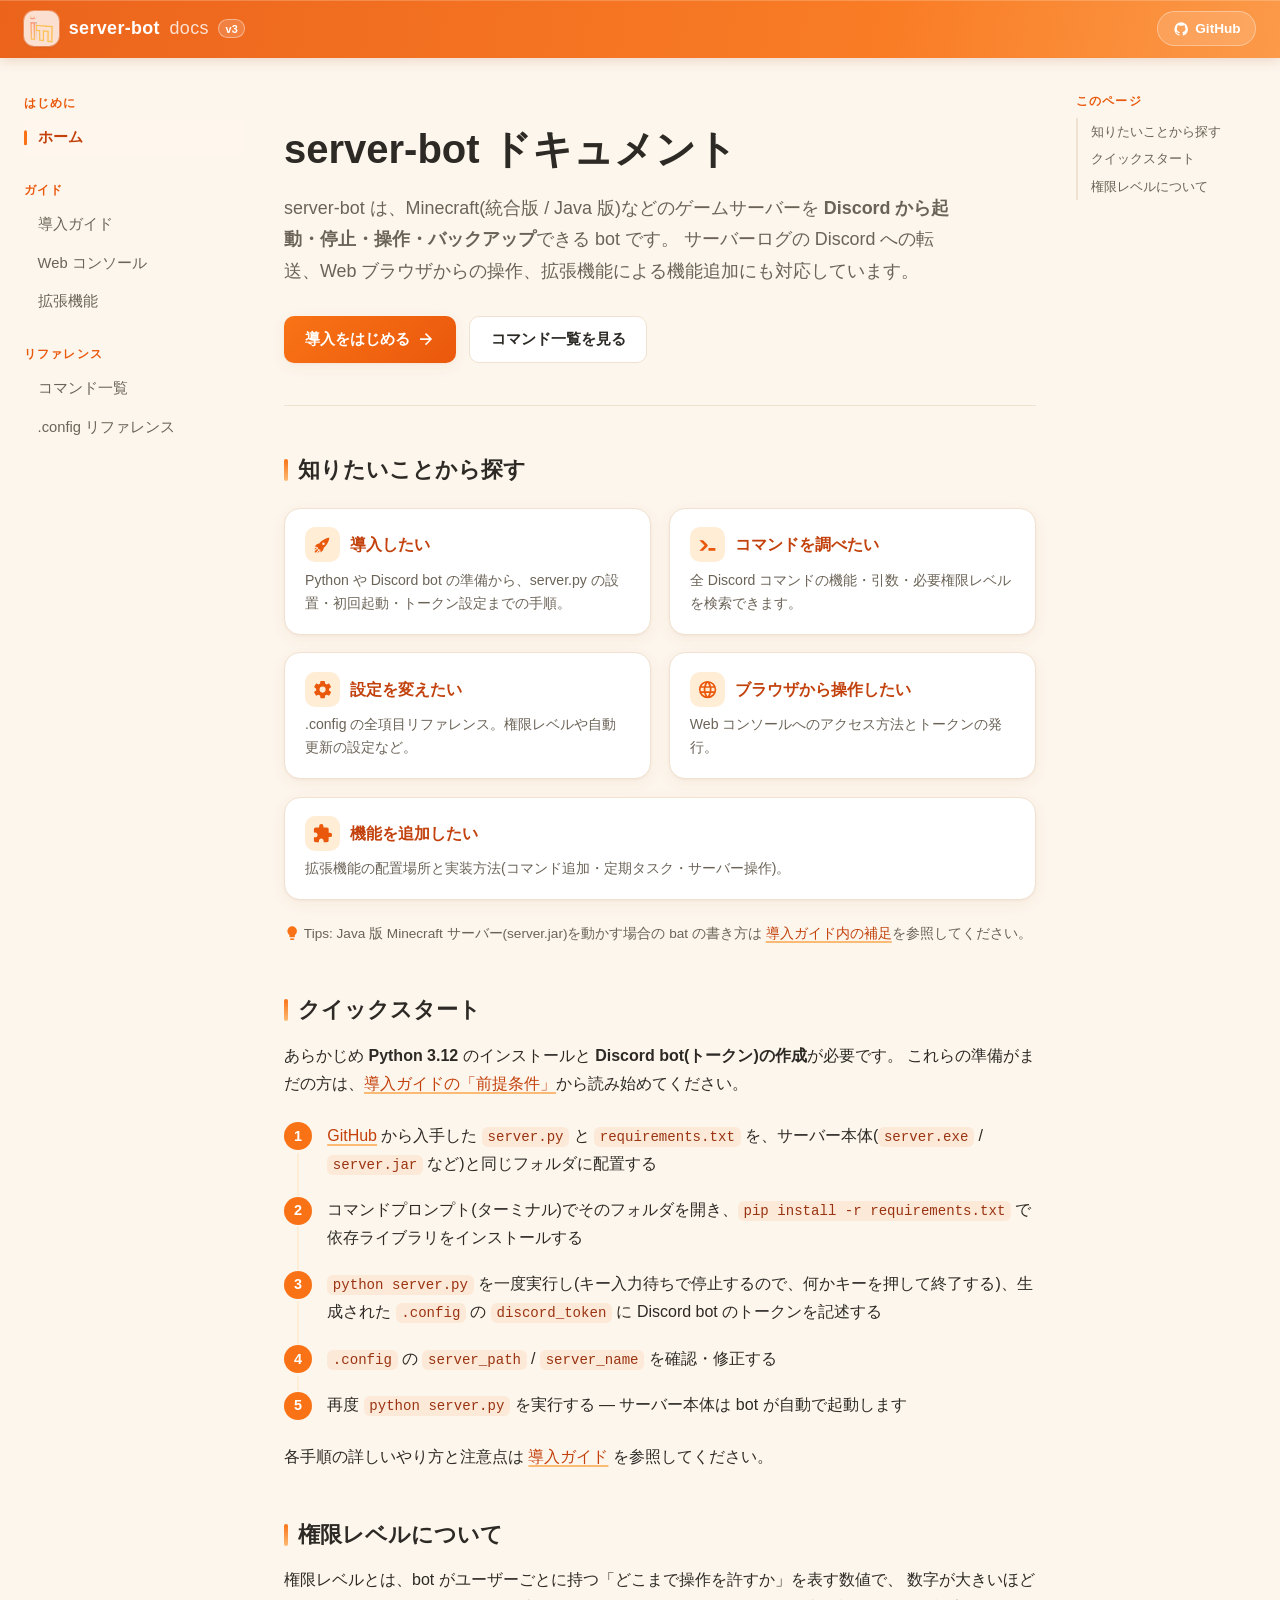
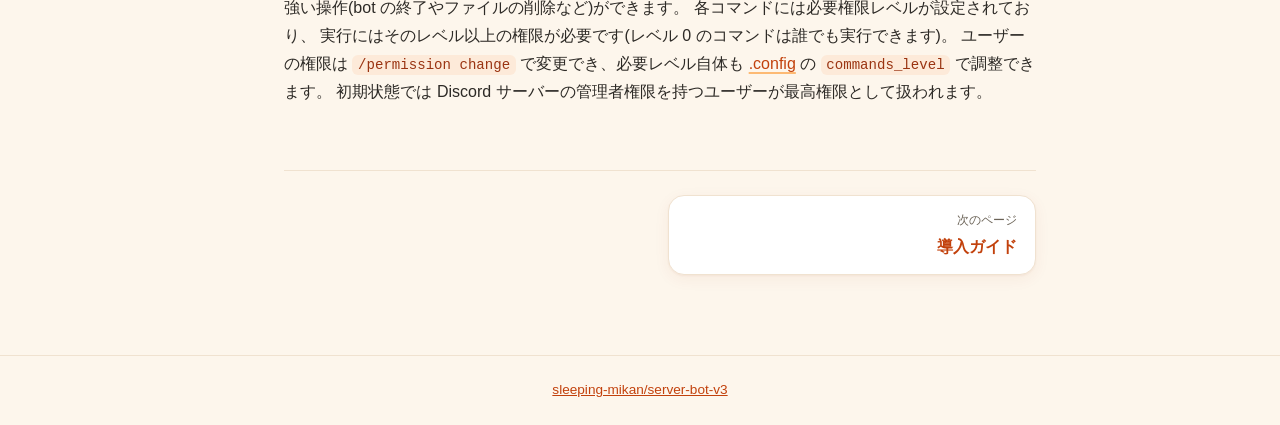
==== commit 562bdb83: ".tokenファイル前提の記述を.configのdiscord_tokenに修正 現在のserver-bot-v3は .token ファイルを生成/参照しておらず、Discordトークンは .conf" ====
--- a/index.html
+++ b/index.html
@@ -81,7 +81,7 @@
     <ol class="steps">
       <li><a href="https://github.com/sleeping-mikan/server-bot-v3" target="_blank" rel="noopener">GitHub</a> から入手した <code>server.py</code> と <code>requirements.txt</code> を、サーバー本体(<code>server.exe</code> / <code>server.jar</code> など)と同じフォルダに配置する</li>
       <li>コマンドプロンプト(ターミナル)でそのフォルダを開き、<code>pip install -r requirements.txt</code> で依存ライブラリをインストールする</li>
-      <li><code>python server.py</code> を一度実行し(キー入力待ちで停止するので、何かキーを押して終了する)、生成された <code>.token</code> に Discord bot のトークンを記述する</li>
+      <li><code>python server.py</code> を一度実行し(キー入力待ちで停止するので、何かキーを押して終了する)、生成された <code>.config</code> の <code>discord_token</code> に Discord bot のトークンを記述する</li>
       <li><code>.config</code> の <code>server_path</code> / <code>server_name</code> を確認・修正する</li>
       <li>再度 <code>python server.py</code> を実行する — サーバー本体は bot が自動で起動します</li>
     </ol>
